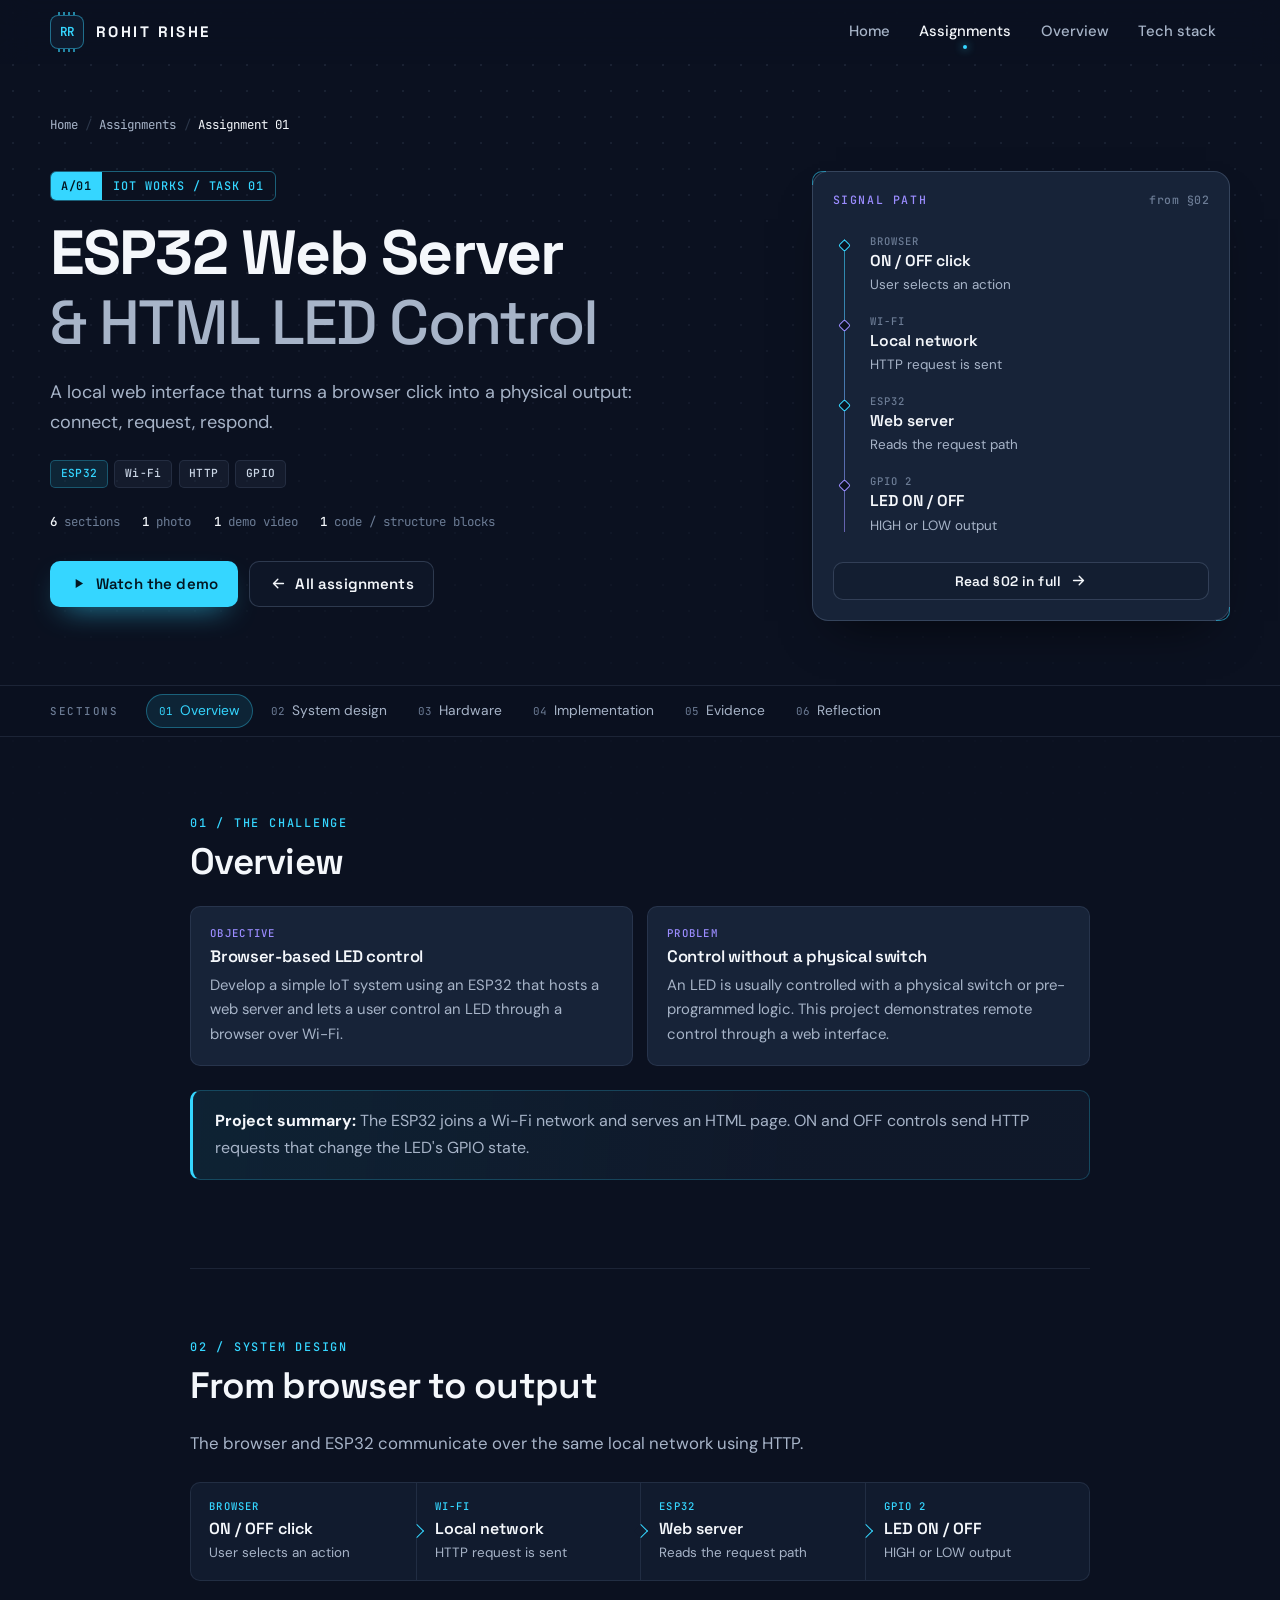
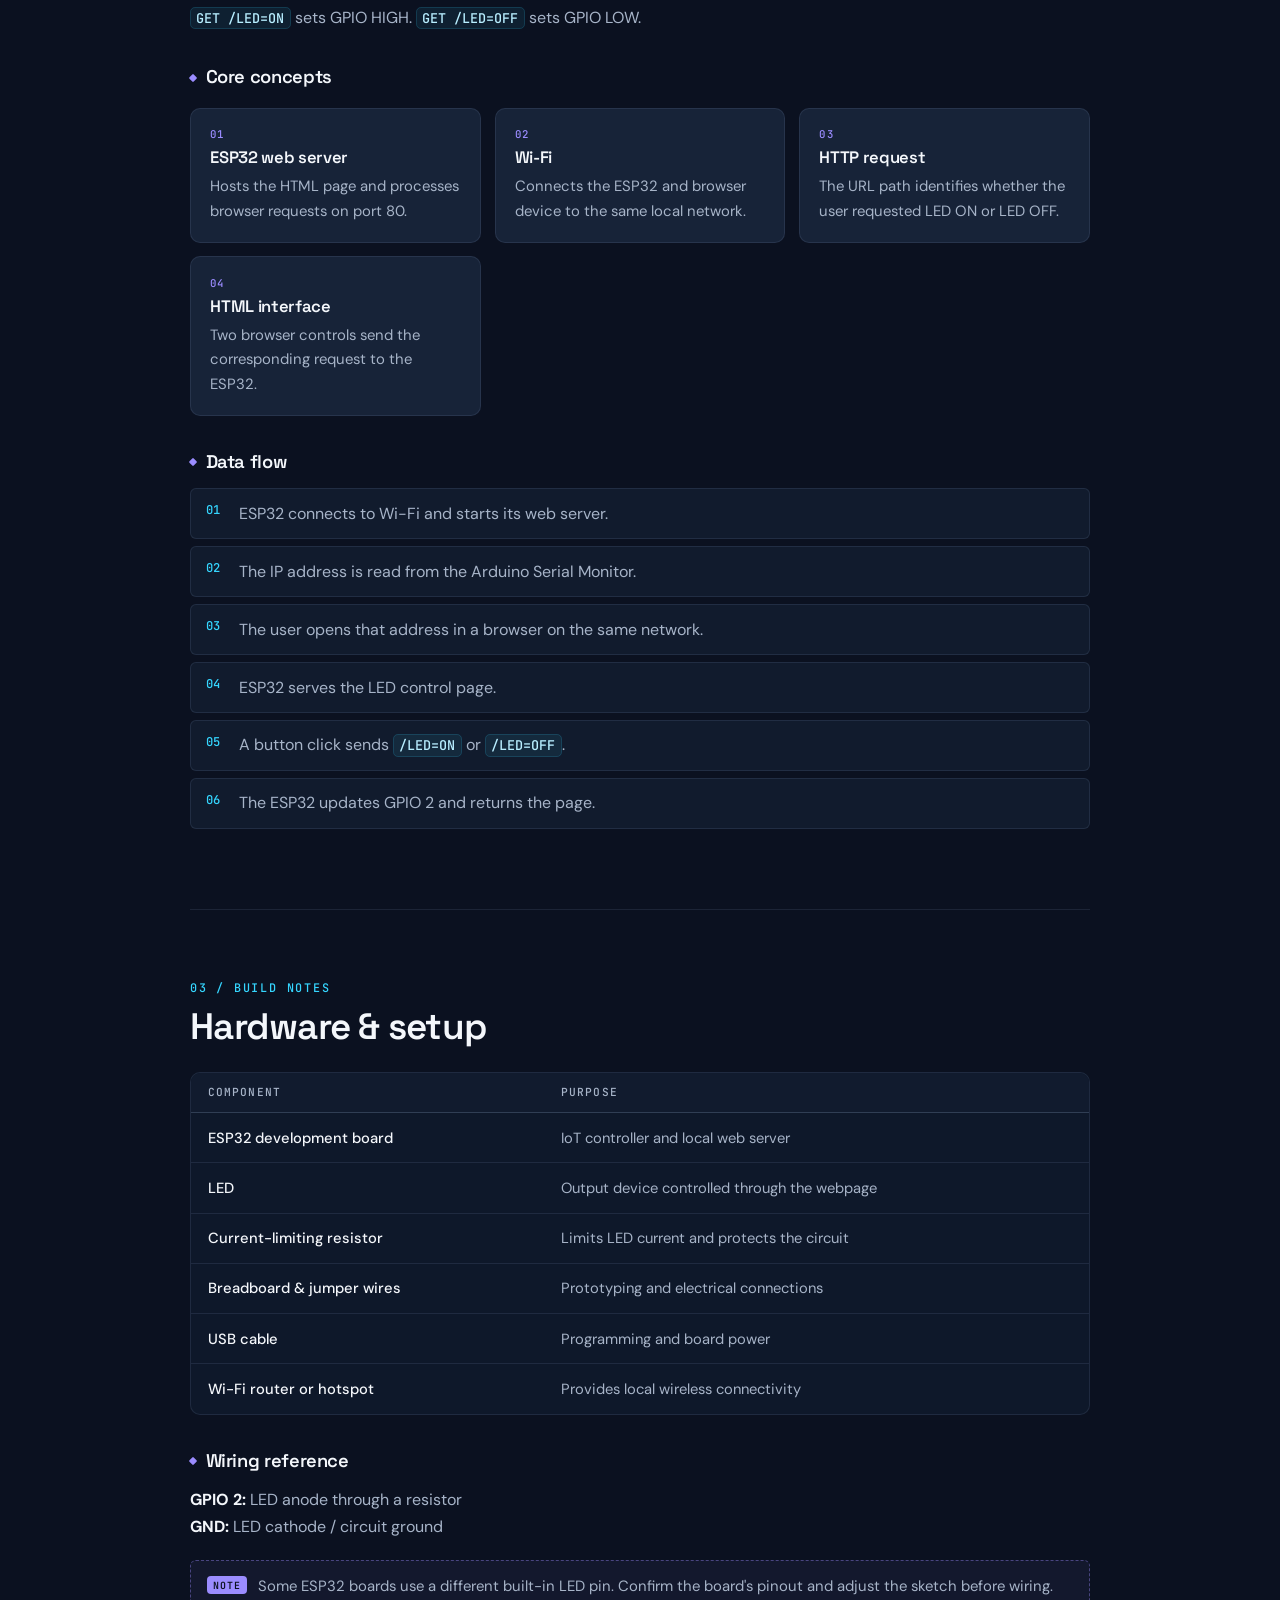
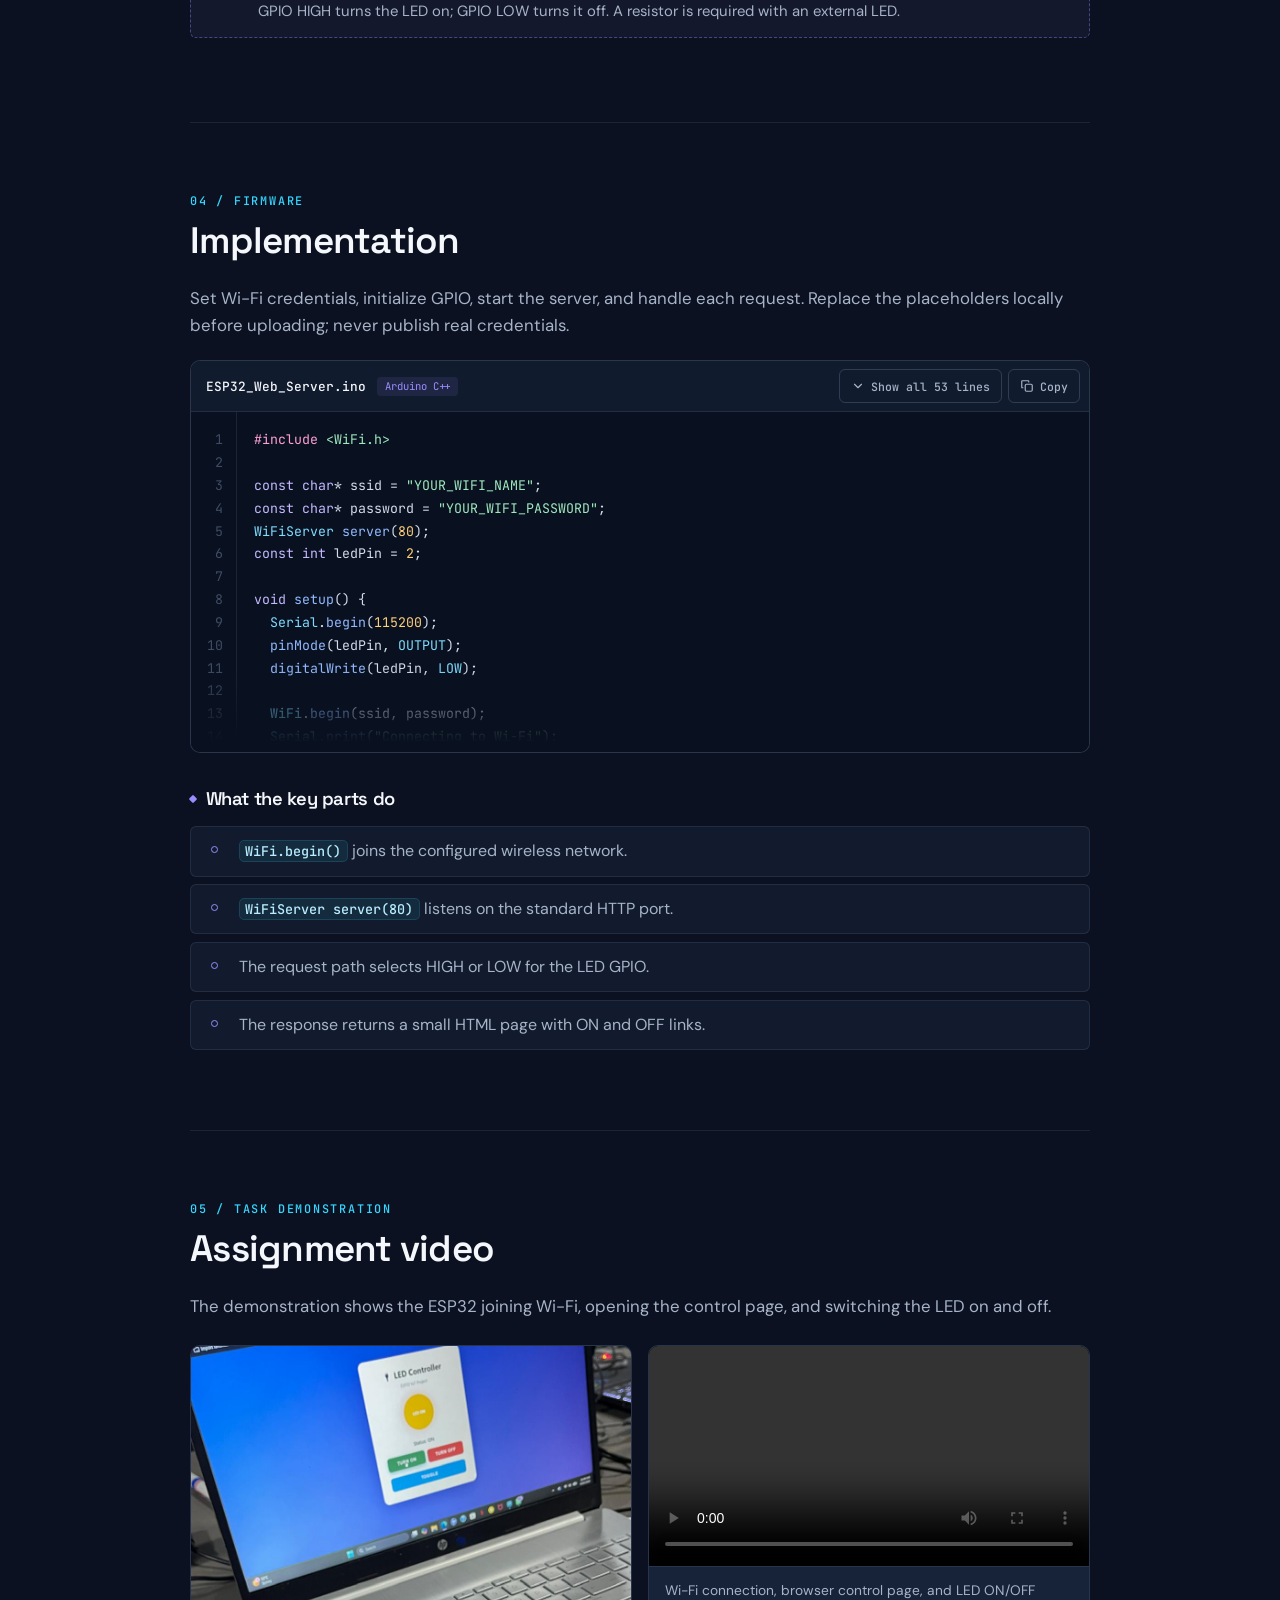
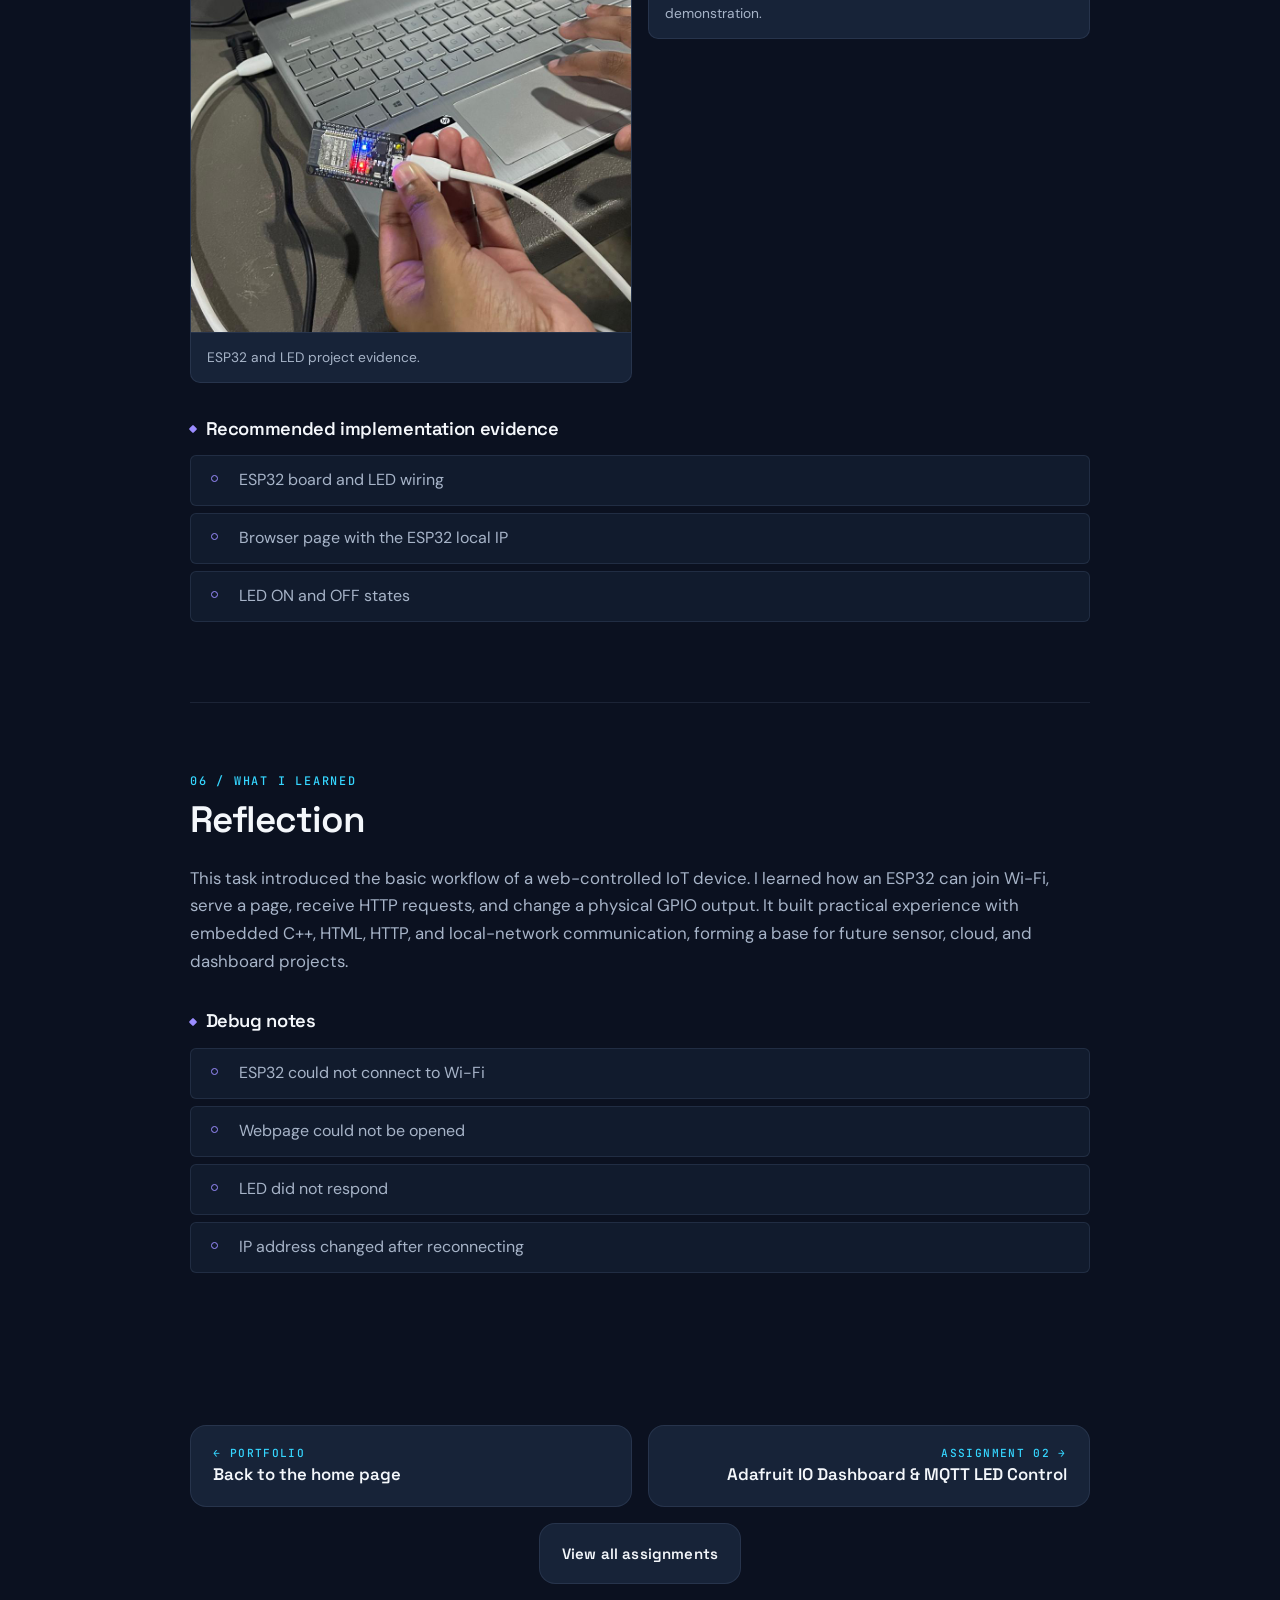
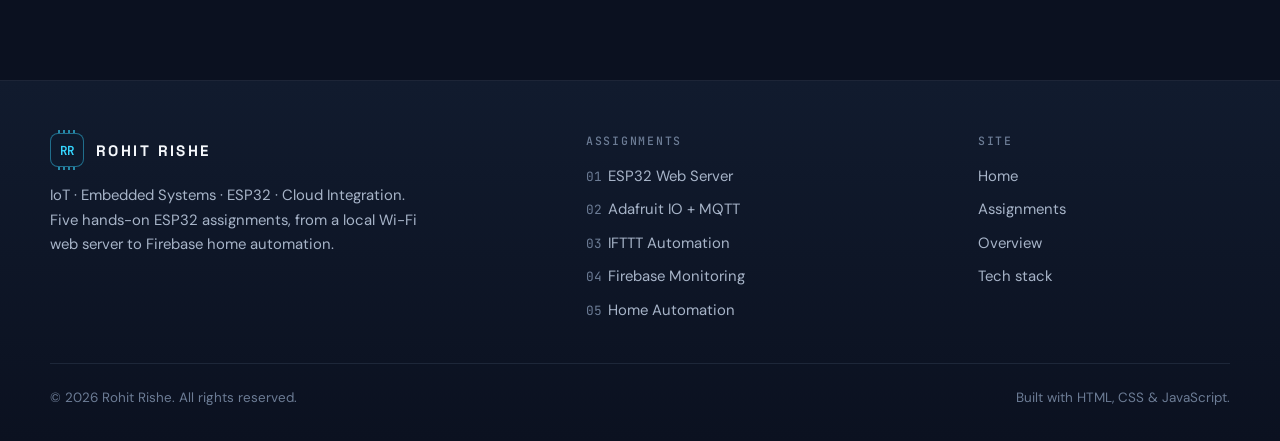
==== assignment-01.html @ 6eea27b7 "IoT portfolio: five ESP32 assignments Static site (HTML, CSS, JS) with assignment write-ups, firmwar" ====
<!DOCTYPE html>
<html lang="en">
<head>
<meta charset="UTF-8" />
<meta name="viewport" content="width=device-width, initial-scale=1" />
<title>ESP32 Web Server &amp; HTML LED Control · Assignment 01 · Rohit Rishe</title>
<meta name="description" content="An ESP32 hosts a local web page that controls an LED over Wi-Fi using HTTP requests and GPIO." />
<meta name="author" content="Rohit Rishe" />
<meta name="theme-color" content="#0B1120" />
<meta property="og:type" content="website" />
<meta property="og:title" content="ESP32 Web Server &amp; HTML LED Control · Assignment 01 · Rohit Rishe" />
<meta property="og:description" content="An ESP32 hosts a local web page that controls an LED over Wi-Fi using HTTP requests and GPIO." />
<link rel="icon" href="assets/favicon.svg" type="image/svg+xml" />
<link rel="preconnect" href="https://fonts.googleapis.com" />
<link rel="preconnect" href="https://fonts.gstatic.com" crossorigin />
<link rel="stylesheet" href="https://fonts.googleapis.com/css2?family=DM+Sans:opsz,wght@9..40,400;9..40,500;9..40,700&family=JetBrains+Mono:wght@400;500;600&family=Space+Grotesk:wght@500;600;700&display=swap" />
<link rel="stylesheet" href="css/styles.css" />
<script>document.documentElement.classList.add("js")</script>
</head>
<body class="page-detail">
<a class="skip" href="#main">Skip to content</a>
<div class="progress" aria-hidden="true"></div>
<header class="head">
  <div class="wrap head__in">
    <a class="logo" href="index.html" aria-label="Rohit Rishe, home"><span class="logo__chip" aria-hidden="true">RR</span><span class="logo__name">ROHIT RISHE</span></a>
    <button class="burger" type="button" aria-expanded="false" aria-controls="menu" aria-label="Open menu"><span><i></i><i></i><i></i></span></button>
    <nav id="menu" class="menu" aria-label="Primary">
      <a href="index.html#home">Home</a>
      <a href="index.html#assignments" class="is-on" aria-current="page">Assignments</a>
      <a href="index.html#overview">Overview</a>
      <a href="index.html#stack">Tech stack</a>
    </nav>
  </div>
</header>

<main id="main" tabindex="-1">
  <section class="dhero" aria-labelledby="title">
    <div class="wrap">
      <ol class="crumbs" aria-label="Breadcrumb">
        <li><a href="index.html#home">Home</a></li>
        <li><a href="index.html#assignments">Assignments</a></li>
        <li><span aria-current="page">Assignment 01</span></li>
      </ol>
      <div class="dhero__grid">
        <div class="enter">
          <p class="dhero__tag"><b>A/01</b><span>IoT works / Task 01</span></p>
          <h1 id="title">ESP32 Web Server <span>&amp; HTML LED Control</span></h1>
          <p class="dhero__lead">A local web interface that turns a browser click into a physical output: connect, request, respond.</p>
          <ul class="chips" aria-label="Technologies"><li class="chip chip--hi">ESP32</li><li class="chip">Wi-Fi</li><li class="chip">HTTP</li><li class="chip">GPIO</li></ul>
          <ul class="dhero__facts"><li><b>6</b> sections</li><li><b>1</b> photo</li><li><b>1</b> demo video</li><li><b>1</b> code / structure blocks</li></ul>
          <div class="dhero__cta">
            <a class="btn btn--solid" href="#evidence"><svg viewBox="0 0 24 24" fill="currentColor" aria-hidden="true"><path d="M8 5.5v13l10.5-6.5z"/></svg> Watch the demo</a>
            <a class="btn btn--line" href="index.html#assignments"><svg viewBox="0 0 24 24" fill="none" stroke="currentColor" stroke-width="2" stroke-linecap="round" stroke-linejoin="round" aria-hidden="true"><path d="M19 12H5M11 18l-6-6 6-6"/></svg> All assignments</a>
          </div>
        </div>
        <aside class="sigpath bracket enter-2" aria-labelledby="sigpath-title">
          <h2 id="sigpath-title">Signal path <span>from §02</span></h2>
          <ol>
            <li><div><small>Browser</small><strong>ON / OFF click</strong><p>User selects an action</p></div></li>
            <li><div><small>Wi-Fi</small><strong>Local network</strong><p>HTTP request is sent</p></div></li>
            <li><div><small>ESP32</small><strong>Web server</strong><p>Reads the request path</p></div></li>
            <li><div><small>GPIO 2</small><strong>LED ON / OFF</strong><p>HIGH or LOW output</p></div></li>
          </ol>
          <a class="btn btn--line btn--sm" href="#system">Read §02 in full <svg viewBox="0 0 24 24" fill="none" stroke="currentColor" stroke-width="2" stroke-linecap="round" stroke-linejoin="round" aria-hidden="true"><path d="M5 12h14M13 6l6 6-6 6"/></svg></a>
        </aside>
      </div>
    </div>
  </section>

  <nav class="tabs" aria-label="Sections on this page">
    <div class="wrap tabs__in">
      <span class="tabs__label">Sections</span>
      <div class="tabs__track">
        <ol>
          <li><a href="#overview"><span>01</span>Overview</a></li>
          <li><a href="#system"><span>02</span>System design</a></li>
          <li><a href="#hardware"><span>03</span>Hardware</a></li>
          <li><a href="#implementation"><span>04</span>Implementation</a></li>
          <li><a href="#evidence"><span>05</span>Evidence</a></li>
          <li><a href="#reflection"><span>06</span>Reflection</a></li>
        </ol>
      </div>
    </div>
  </nav>

  <article class="article" aria-labelledby="title">
      <section class="sec" id="overview">
      <div class="sec-head"><span>01 / THE CHALLENGE</span><h2>Overview</h2></div>
      <div class="tiles">
        <div class="tile"><span>OBJECTIVE</span><h3>Browser-based LED control</h3><p>Develop a simple IoT system using an ESP32 that hosts a web server and lets a user control an LED through a browser over Wi-Fi.</p></div>
        <div class="tile"><span>PROBLEM</span><h3>Control without a physical switch</h3><p>An LED is usually controlled with a physical switch or pre-programmed logic. This project demonstrates remote control through a web interface.</p></div>
      </div>
      <p class="callout"><strong>Project summary:</strong> The ESP32 joins a Wi-Fi network and serves an HTML page. ON and OFF controls send HTTP requests that change the LED's GPIO state.</p>
    </section>

      <section class="sec" id="system">
      <div class="sec-head"><span>02 / SYSTEM DESIGN</span><h2>From browser to output</h2></div>
      <p class="lead">The browser and ESP32 communicate over the same local network using HTTP.</p>
      <div class="flow" aria-label="Browser to Wi-Fi to ESP32 web server to LED GPIO">
        <div class="flow-step"><span>Browser</span><strong>ON / OFF click</strong><p>User selects an action</p></div>
        <div class="flow-step"><span>Wi-Fi</span><strong>Local network</strong><p>HTTP request is sent</p></div>
        <div class="flow-step"><span>ESP32</span><strong>Web server</strong><p>Reads the request path</p></div>
        <div class="flow-step"><span>GPIO 2</span><strong>LED ON / OFF</strong><p>HIGH or LOW output</p></div>
      </div>
      <p class="prose"><code>GET /LED=ON</code> sets GPIO HIGH. <code>GET /LED=OFF</code> sets GPIO LOW.</p>
      <h3 class="sub">Core concepts</h3>
      <div class="tiles">
        <div class="tile"><span>01</span><h3>ESP32 web server</h3><p>Hosts the HTML page and processes browser requests on port 80.</p></div>
        <div class="tile"><span>02</span><h3>Wi-Fi</h3><p>Connects the ESP32 and browser device to the same local network.</p></div>
        <div class="tile"><span>03</span><h3>HTTP request</h3><p>The URL path identifies whether the user requested LED ON or LED OFF.</p></div>
        <div class="tile"><span>04</span><h3>HTML interface</h3><p>Two browser controls send the corresponding request to the ESP32.</p></div>
      </div>
      <h3 class="sub">Data flow</h3>
      <ol class="steps">
        <li>ESP32 connects to Wi-Fi and starts its web server.</li>
        <li>The IP address is read from the Arduino Serial Monitor.</li>
        <li>The user opens that address in a browser on the same network.</li>
        <li>ESP32 serves the LED control page.</li>
        <li>A button click sends <code>/LED=ON</code> or <code>/LED=OFF</code>.</li>
        <li>The ESP32 updates GPIO 2 and returns the page.</li>
      </ol>
    </section>

      <section class="sec" id="hardware">
      <div class="sec-head"><span>03 / BUILD NOTES</span><h2>Hardware &amp; setup</h2></div>
      <div class="table-wrap">
        <table class="data">
          <thead><tr><th scope="col">Component</th><th scope="col">Purpose</th></tr></thead>
          <tbody>
            <tr><td>ESP32 development board</td><td>IoT controller and local web server</td></tr>
            <tr><td>LED</td><td>Output device controlled through the webpage</td></tr>
            <tr><td>Current-limiting resistor</td><td>Limits LED current and protects the circuit</td></tr>
            <tr><td>Breadboard &amp; jumper wires</td><td>Prototyping and electrical connections</td></tr>
            <tr><td>USB cable</td><td>Programming and board power</td></tr>
            <tr><td>Wi-Fi router or hotspot</td><td>Provides local wireless connectivity</td></tr>
          </tbody>
        </table>
      </div>
      <h3 class="sub">Wiring reference</h3>
      <p class="prose"><strong>GPIO 2:</strong> LED anode through a resistor<br /><strong>GND:</strong> LED cathode / circuit ground</p>
      <p class="note">Some ESP32 boards use a different built-in LED pin. Confirm the board's pinout and adjust the sketch before wiring. GPIO HIGH turns the LED on; GPIO LOW turns it off. A resistor is required with an external LED.</p>
    </section>

      <section class="sec" id="implementation">
      <div class="sec-head"><span>04 / FIRMWARE</span><h2>Implementation</h2></div>
      <p class="lead">Set Wi-Fi credentials, initialize GPIO, start the server, and handle each request. Replace the placeholders locally before uploading; never publish real credentials.</p>
      <p class="code-file">ESP32_Web_Server.ino</p>
      <pre class="code"><code>#include &lt;WiFi.h&gt;

const char* ssid = "YOUR_WIFI_NAME";
const char* password = "YOUR_WIFI_PASSWORD";
WiFiServer server(80);
const int ledPin = 2;

void setup() {
  Serial.begin(115200);
  pinMode(ledPin, OUTPUT);
  digitalWrite(ledPin, LOW);

  WiFi.begin(ssid, password);
  Serial.print("Connecting to Wi-Fi");
  while (WiFi.status() != WL_CONNECTED) {
    delay(500);
    Serial.print(".");
  }

  Serial.println("\\nWi-Fi connected");
  Serial.print("ESP32 IP Address: ");
  Serial.println(WiFi.localIP());
  server.begin();
}

void loop() {
  WiFiClient client = server.available();
  if (!client) return;

  String request = client.readStringUntil('\\r');
  client.flush();

  if (request.indexOf("GET /LED=ON") &gt;= 0) {
    digitalWrite(ledPin, HIGH);
  }
  if (request.indexOf("GET /LED=OFF") &gt;= 0) {
    digitalWrite(ledPin, LOW);
  }

  client.println("HTTP/1.1 200 OK");
  client.println("Content-Type: text/html");
  client.println("Connection: close");
  client.println();
  client.println("&lt;!DOCTYPE html&gt;&lt;html&gt;&lt;head&gt;");
  client.println("&lt;meta name='viewport' content='width=device-width, initial-scale=1'&gt;");
  client.println("&lt;title&gt;ESP32 LED Control&lt;/title&gt;&lt;/head&gt;&lt;body&gt;");
  client.println("&lt;h1&gt;ESP32 LED Control&lt;/h1&gt;");
  client.println("&lt;p&gt;&lt;a href='/LED=ON'&gt;&lt;button&gt;LED ON&lt;/button&gt;&lt;/a&gt;&lt;/p&gt;");
  client.println("&lt;p&gt;&lt;a href='/LED=OFF'&gt;&lt;button&gt;LED OFF&lt;/button&gt;&lt;/a&gt;&lt;/p&gt;");
  client.println("&lt;/body&gt;&lt;/html&gt;");
  delay(1);
  client.stop();
}</code></pre>
      <h3 class="sub">What the key parts do</h3>
      <ul class="steps">
        <li><code>WiFi.begin()</code> joins the configured wireless network.</li>
        <li><code>WiFiServer server(80)</code> listens on the standard HTTP port.</li>
        <li>The request path selects HIGH or LOW for the LED GPIO.</li>
        <li>The response returns a small HTML page with ON and OFF links.</li>
      </ul>
    </section>

      <section class="sec" id="evidence">
      <div class="sec-head"><span>05 / TASK DEMONSTRATION</span><h2>Assignment video</h2></div>
      <p class="lead">The demonstration shows the ESP32 joining Wi-Fi, opening the control page, and switching the LED on and off.</p>
      <div class="gallery">
        <figure>
          <button type="button" class="zoom" data-zoom data-caption="ESP32 and LED project evidence." aria-label="Open full size: ESP32 Assignment 1 project evidence"><img src="assets/images/a01-esp32-led-controller.jpeg" alt="ESP32 Assignment 1 project evidence" loading="lazy" decoding="async" /></button>
          <figcaption>ESP32 and LED project evidence.</figcaption>
        </figure>
        <figure>
          <video controls preload="metadata" playsinline aria-label="Wi-Fi connection, browser control page, and LED ON/OFF demonstration.">
            <source src="assets/videos/a01-demo.mp4#t=0.4" type="video/mp4" />
            Your browser does not support embedded video. <a href="assets/videos/a01-demo.mp4">Open the assignment video</a>.
          </video>
          <figcaption>Wi-Fi connection, browser control page, and LED ON/OFF demonstration.</figcaption>
        </figure>
      </div>
      <h3 class="sub">Recommended implementation evidence</h3>
      <ul class="steps">
        <li>ESP32 board and LED wiring</li>
        <li>Browser page with the ESP32 local IP</li>
        <li>LED ON and OFF states</li>
      </ul>
    </section>

      <section class="sec" id="reflection">
      <div class="sec-head"><span>06 / WHAT I LEARNED</span><h2>Reflection</h2></div>
      <p class="lead">This task introduced the basic workflow of a web-controlled IoT device. I learned how an ESP32 can join Wi-Fi, serve a page, receive HTTP requests, and change a physical GPIO output. It built practical experience with embedded C++, HTML, HTTP, and local-network communication, forming a base for future sensor, cloud, and dashboard projects.</p>
      <h3 class="sub">Debug notes</h3>
      <ul class="steps">
        <li>ESP32 could not connect to Wi-Fi</li>
        <li>Webpage could not be opened</li>
        <li>LED did not respond</li>
        <li>IP address changed after reconnecting</li>
      </ul>
    </section>
  </article>

  <nav class="pager" aria-label="Assignment navigation">
    <a class="pager__prev" href="index.html#home"><small>&larr; Portfolio</small><strong>Back to the home page</strong></a>
    <a class="pager__next" href="assignment-02.html" rel="next"><small>Assignment 02 &rarr;</small><strong>Adafruit IO Dashboard &amp; MQTT LED Control</strong></a>
    <a class="btn btn--line pager__all" href="index.html#assignments">View all assignments</a>
  </nav>
</main>

<footer class="foot">
  <div class="wrap">
    <div class="foot__grid">
      <div class="foot__about">
        <a class="logo" href="index.html"><span class="logo__chip" aria-hidden="true">RR</span><span class="logo__name">ROHIT RISHE</span></a>
        <p>IoT · Embedded Systems · ESP32 · Cloud Integration. Five hands-on ESP32 assignments, from a local Wi-Fi web server to Firebase home automation.</p>
      </div>
      <nav aria-label="Assignments">
        <h2>Assignments</h2>
        <ul>
          <li><a href="assignment-01.html"><span>01</span>ESP32 Web Server</a></li>
          <li><a href="assignment-02.html"><span>02</span>Adafruit IO + MQTT</a></li>
          <li><a href="assignment-03.html"><span>03</span>IFTTT Automation</a></li>
          <li><a href="assignment-04.html"><span>04</span>Firebase Monitoring</a></li>
          <li><a href="assignment-05.html"><span>05</span>Home Automation</a></li>
        </ul>
      </nav>
      <nav aria-label="Site">
        <h2>Site</h2>
        <ul>
          <li><a href="index.html#home">Home</a></li>
          <li><a href="index.html#assignments">Assignments</a></li>
          <li><a href="index.html#overview">Overview</a></li>
          <li><a href="index.html#stack">Tech stack</a></li>
        </ul>
      </nav>
    </div>
    <div class="foot__base"><span>&copy; <span data-year>2026</span> Rohit Rishe. All rights reserved.</span><span>Built with HTML, CSS &amp; JavaScript.</span></div>
  </div>
</footer>
<button class="totop" type="button" aria-label="Back to top"><svg viewBox="0 0 24 24" fill="none" stroke="currentColor" stroke-width="2" stroke-linecap="round" stroke-linejoin="round" aria-hidden="true"><path d="M12 19V5M5 12l7-7 7 7"/></svg><svg class="totop__ring" viewBox="0 0 50 50" aria-hidden="true"><circle cx="25" cy="25" r="23"/></svg></button>
<script src="js/main.js" defer></script>
</body>
</html>
---- css/styles.css ----
/* ==========================================================================
   ROHIT RISHE · IoT Portfolio
   styles.css
   01 Tokens · 02 Base · 03 Primitives · 04 Header · 05 Home · 06 Detail
   07 Content blocks · 08 Code · 09 Media + lightbox · 10 Footer · 11 Motion
   ========================================================================== */

/* ---------- 01 Tokens ---------- */
:root {
  --bg: #0b1120;
  --bg-2: #111b2e;
  --card: #172338;
  --card-hi: #1d2b44;
  --cyan: #35d6ff;
  --violet: #9b8cff;
  --text: #f4f7fb;
  --muted: #a7b4c8;
  --faint: #6c7c95;
  --line: rgba(148, 170, 205, 0.13);
  --line-2: rgba(148, 170, 205, 0.24);
  --cyan-a: rgba(53, 214, 255, 0.1);
  --violet-a: rgba(155, 140, 255, 0.1);
  --warn: #ff7a85;
  --amber: #ffcf7a;
  --green: #5be3a6;

  --f-head: "Space Grotesk", system-ui, sans-serif;
  --f-body: "DM Sans", system-ui, sans-serif;
  --f-mono: "JetBrains Mono", ui-monospace, Consolas, monospace;

  --r-sm: 6px;
  --r: 10px;
  --r-lg: 16px;
  --shadow: 0 24px 48px -24px rgba(0, 0, 0, 0.7);
  --glow: 0 0 0 1px rgba(53, 214, 255, 0.3), 0 20px 50px -24px rgba(53, 214, 255, 0.45);
  --ease: cubic-bezier(0.2, 0.9, 0.25, 1);

  --wrap: 1180px;
  --pad: clamp(16px, 4vw, 36px);
  --head-h: 64px;
  --tabs-h: 0px; /* set on detail pages */
}

/* ---------- 02 Base ---------- */
*, *::before, *::after { box-sizing: border-box; }
html {
  scroll-behavior: smooth;
  scroll-padding-top: calc(var(--head-h) + var(--tabs-h) + 20px);
  -webkit-text-size-adjust: 100%;
}
body {
  margin: 0;
  min-height: 100vh;
  background: var(--bg);
  color: var(--text);
  font: 400 16px/1.65 var(--f-body);
  overflow-x: hidden;
  -webkit-font-smoothing: antialiased;
}
/* dot-grid backdrop: engineering paper, fades out below the fold */
body::before {
  content: "";
  position: fixed;
  inset: 0;
  z-index: -1;
  pointer-events: none;
  background-image: radial-gradient(rgba(148, 170, 205, 0.12) 1px, transparent 1px);
  background-size: 26px 26px;
  -webkit-mask-image: linear-gradient(180deg, #000 0, rgba(0, 0, 0, 0.35) 60%, transparent 100%);
  mask-image: linear-gradient(180deg, #000 0, rgba(0, 0, 0, 0.35) 60%, transparent 100%);
}
img, video, svg { display: block; max-width: 100%; }
a { color: var(--cyan); text-decoration: none; transition: color 0.2s; }
a:hover { color: #8be8ff; }
h1, h2, h3, h4 { margin: 0; font-family: var(--f-head); font-weight: 600; line-height: 1.12; letter-spacing: -0.02em; }
p { margin: 0; }
ul, ol { margin: 0; }
button { font: inherit; color: inherit; }
:focus-visible { outline: 2px solid var(--cyan); outline-offset: 3px; border-radius: 4px; }
::selection { background: rgba(53, 214, 255, 0.32); color: #fff; }
:not(pre) > code {
  font: 500 0.84em var(--f-mono);
  padding: 0.1em 0.4em;
  border-radius: 5px;
  color: #b8eeff;
  background: rgba(53, 214, 255, 0.08);
  border: 1px solid rgba(53, 214, 255, 0.15);
  overflow-wrap: anywhere;
}
.wrap { width: min(100% - 2 * var(--pad), var(--wrap)); margin-inline: auto; }
.sr-only { position: absolute !important; width: 1px; height: 1px; padding: 0; margin: -1px; overflow: hidden; clip: rect(0, 0, 0, 0); white-space: nowrap; border: 0; }
.skip {
  position: fixed; z-index: 500; left: 12px; top: -80px; padding: 10px 16px; border-radius: var(--r-sm);
  background: var(--cyan); color: var(--bg); font-weight: 700;
}
.skip:focus { top: 12px; color: var(--bg); }

/* ---------- 03 Primitives ---------- */
.btn {
  --bc: var(--line-2);
  display: inline-flex; align-items: center; justify-content: center; gap: 0.55rem;
  min-height: 46px; padding: 0 1.2rem; border-radius: var(--r); border: 1px solid var(--bc);
  font: 600 0.94rem var(--f-head); letter-spacing: 0.01em; white-space: nowrap; cursor: pointer;
  transition: transform 0.3s var(--ease), background 0.25s, border-color 0.25s, box-shadow 0.3s, color 0.2s;
}
.btn svg { width: 17px; height: 17px; flex: none; transition: transform 0.3s var(--ease); }
.btn--solid { --bc: transparent; background: var(--cyan); color: #031520; box-shadow: 0 12px 30px -14px rgba(53, 214, 255, 0.8); }
.btn--solid:hover { color: #031520; transform: translateY(-2px); box-shadow: 0 18px 38px -14px rgba(53, 214, 255, 0.9); }
.btn--solid:hover svg { transform: translateX(3px); }
.btn--line { background: rgba(17, 27, 46, 0.6); color: var(--text); }
.btn--line:hover { color: var(--text); --bc: rgba(53, 214, 255, 0.55); background: var(--cyan-a); transform: translateY(-2px); }
.btn--sm { min-height: 38px; padding: 0 0.9rem; font-size: 0.86rem; }

.chips { display: flex; flex-wrap: wrap; gap: 0.4rem; padding: 0; margin: 0; list-style: none; }
.chip {
  font: 500 0.7rem/1 var(--f-mono); letter-spacing: 0.03em; padding: 0.45rem 0.6rem; border-radius: 5px;
  color: #cbd6e6; background: rgba(148, 170, 205, 0.07); border: 1px solid var(--line);
}
.chip--hi { color: var(--cyan); background: var(--cyan-a); border-color: rgba(53, 214, 255, 0.28); }

.kicker {
  display: inline-flex; align-items: center; gap: 0.6rem;
  font: 500 0.74rem var(--f-mono); letter-spacing: 0.16em; text-transform: uppercase; color: var(--cyan);
}
.kicker::before { content: ""; width: 18px; height: 1px; background: currentColor; }

/* corner brackets: subtle engineering-drawing frame on panels */
.bracket { position: relative; }
.bracket::before, .bracket::after {
  content: ""; position: absolute; width: 14px; height: 14px; pointer-events: none;
  border-color: rgba(53, 214, 255, 0.55); border-style: solid; transition: width 0.35s var(--ease), height 0.35s var(--ease);
}
.bracket::before { top: -1px; left: -1px; border-width: 1px 0 0 1px; border-top-left-radius: var(--r); }
.bracket::after { bottom: -1px; right: -1px; border-width: 0 1px 1px 0; border-bottom-right-radius: var(--r); }

/* ---------- 04 Header ---------- */
.progress { position: fixed; z-index: 160; top: 0; left: 0; height: 2px; width: 100%; transform-origin: 0 50%; transform: scaleX(0); background: linear-gradient(90deg, var(--cyan), var(--violet)); pointer-events: none; }
.head {
  position: sticky; top: 0; z-index: 150; height: var(--head-h);
  background: rgba(11, 17, 32, 0.78); border-bottom: 1px solid transparent;
  -webkit-backdrop-filter: blur(14px); backdrop-filter: blur(14px);
  transition: border-color 0.3s, background 0.3s;
}
.head.is-stuck { border-bottom-color: var(--line); background: rgba(11, 17, 32, 0.92); }
.head__in { height: 100%; display: flex; align-items: center; justify-content: space-between; gap: 1rem; }
.logo { display: inline-flex; align-items: center; gap: 0.75rem; color: var(--text); }
.logo:hover { color: var(--text); }
.logo__chip {
  position: relative; width: 34px; height: 34px; border-radius: 8px; display: grid; place-items: center;
  font: 600 0.78rem var(--f-mono); color: var(--cyan); background: #0e1a2d; border: 1px solid rgba(53, 214, 255, 0.45);
}
/* little chip pins on the logo */
.logo__chip::before, .logo__chip::after { content: ""; position: absolute; left: 7px; right: 7px; height: 3px; background: repeating-linear-gradient(90deg, rgba(53, 214, 255, 0.6) 0 2px, transparent 2px 5px); }
.logo__chip::before { top: -4px; }
.logo__chip::after { bottom: -4px; }
.logo__name { font: 700 0.95rem var(--f-head); letter-spacing: 0.16em; }
.menu { display: flex; align-items: center; gap: 0.15rem; }
.menu a {
  position: relative; padding: 0.5rem 0.85rem; border-radius: 8px;
  color: var(--muted); font-size: 0.93rem; font-weight: 500;
}
.menu a:hover { color: var(--text); background: rgba(148, 170, 205, 0.07); }
.menu a.is-on { color: var(--text); }
.menu a.is-on::before { content: ""; position: absolute; left: 50%; bottom: 3px; width: 4px; height: 4px; border-radius: 50%; transform: translateX(-50%); background: var(--cyan); box-shadow: 0 0 8px var(--cyan); }
.burger {
  display: none; width: 44px; height: 44px; border-radius: var(--r); cursor: pointer;
  background: var(--card); border: 1px solid var(--line-2); place-items: center;
}
.burger i { display: block; width: 18px; height: 2px; border-radius: 2px; background: var(--text); transition: transform 0.3s var(--ease), opacity 0.2s; }
.burger i + i { margin-top: 5px; }
.burger[aria-expanded="true"] i:nth-child(1) { transform: translateY(7px) rotate(45deg); }
.burger[aria-expanded="true"] i:nth-child(2) { opacity: 0; }
.burger[aria-expanded="true"] i:nth-child(3) { transform: translateY(-7px) rotate(-45deg); }

@media (max-width: 800px) {
  .burger { display: grid; }
  .burger > span { display: grid; }
  .menu {
    position: fixed; left: 0; right: 0; top: var(--head-h);
    flex-direction: column; align-items: stretch; gap: 0.2rem; padding: 0.75rem var(--pad) 1.25rem;
    background: var(--bg); border-bottom: 1px solid var(--line-2); box-shadow: 0 30px 60px -10px rgba(0, 0, 0, 0.75);
    opacity: 0; visibility: hidden; transform: translateY(-10px);
    transition: opacity 0.25s, transform 0.3s var(--ease), visibility 0s linear 0.3s;
  }
  .menu.is-open { opacity: 1; visibility: visible; transform: none; transition: opacity 0.25s, transform 0.3s var(--ease), visibility 0s; }
  .menu a { padding: 0.9rem 1rem; font-size: 1.02rem; }
  .menu a.is-on { background: var(--cyan-a); }
  .menu a.is-on::before { left: 0.45rem; top: 50%; bottom: auto; transform: translateY(-50%); }
}

/* ---------- 05 Home ---------- */
.section { padding: clamp(72px, 10vw, 128px) 0; }
.section__head { display: grid; grid-template-columns: minmax(0, 1fr) minmax(0, 420px); gap: 1.5rem 3rem; align-items: end; margin-bottom: clamp(2.25rem, 5vw, 3.5rem); }
.section__head h2 { font-size: clamp(2rem, 4.5vw, 3.1rem); margin-top: 0.9rem; }
.section__head p { color: var(--muted); }
@media (max-width: 820px) { .section__head { grid-template-columns: 1fr; } }

/* hero */
.hero { position: relative; isolation: isolate; padding: clamp(56px, 9vw, 110px) 0 clamp(48px, 7vw, 80px); overflow: hidden; }
.hero__traces { position: absolute; inset: 0; z-index: -1; width: 100%; height: 100%; opacity: 0.55; }
.trace { fill: none; stroke: rgba(148, 170, 205, 0.14); stroke-width: 1.2; }
.trace-dot { fill: #0b1120; stroke: rgba(148, 170, 205, 0.3); stroke-width: 1.2; }
.trace-run { fill: none; stroke: var(--cyan); stroke-width: 1.6; stroke-linecap: round; stroke-dasharray: 22 900; animation: run 7s linear infinite; opacity: 0.9; }
.trace-run.v { stroke: var(--violet); }
.trace-run.t2 { animation-delay: -2.3s; } .trace-run.t3 { animation-delay: -4.1s; } .trace-run.t4 { animation-delay: -5.6s; }
@keyframes run { from { stroke-dashoffset: 922; } to { stroke-dashoffset: 0; } }
.hero::after { content: ""; position: absolute; z-index: -1; inset: auto -10% -40% 40%; height: 80%; background: radial-gradient(closest-side, rgba(53, 214, 255, 0.12), transparent); }
.hero__grid { display: grid; grid-template-columns: minmax(0, 1.08fr) minmax(0, 0.92fr); gap: clamp(2rem, 5vw, 4.5rem); align-items: center; }
.hero__name { margin: 1.1rem 0 1.25rem; font-size: clamp(3.1rem, 9vw, 6.8rem); font-weight: 700; line-height: 0.92; letter-spacing: -0.04em; }
.hero__name span { display: block; color: transparent; -webkit-text-stroke: 1.5px var(--cyan); }
.hero__spec { display: flex; flex-wrap: wrap; gap: 0.5rem; margin-bottom: 1.5rem; padding: 0; list-style: none; }
.hero__spec li { font: 500 0.82rem var(--f-mono); padding: 0.4rem 0.75rem; border-radius: 999px; border: 1px solid var(--line-2); color: var(--text); background: rgba(17, 27, 46, 0.7); }
.hero__spec li:nth-child(odd) { border-color: rgba(53, 214, 255, 0.35); }
.hero__spec li:nth-child(even) { border-color: rgba(155, 140, 255, 0.35); }
.hero__intro { max-width: 560px; color: var(--muted); font-size: clamp(1.02rem, 1.5vw, 1.1rem); }
.hero__cta { display: flex; flex-wrap: wrap; gap: 0.75rem; margin-top: 2.1rem; }
@media (max-width: 960px) {
  .hero__grid { grid-template-columns: minmax(0, 1fr); }
  .serial { max-width: 640px; }
}
@media (max-width: 480px) { .hero__cta .btn { flex: 1 1 100%; } .dhero__cta .btn { flex: 1 1 100%; } }

/* serial monitor */
.serial { border-radius: var(--r-lg); background: #0a1322; border: 1px solid var(--line-2); box-shadow: var(--shadow); overflow: hidden; }
.serial__bar { display: flex; align-items: center; gap: 0.75rem; padding: 0.7rem 0.9rem; border-bottom: 1px solid var(--line); background: var(--bg-2); font: 500 0.74rem var(--f-mono); color: var(--muted); }
.serial__led { width: 8px; height: 8px; border-radius: 50%; background: var(--green); box-shadow: 0 0 0 3px rgba(91, 227, 166, 0.15); }
.serial__baud { margin-left: auto; color: var(--faint); }
@media (max-width: 480px) { .serial__baud { display: none; } .serial__replay { margin-left: auto; } }
.serial__replay { margin-left: 0.25rem; min-height: 34px; padding: 0 0.6rem; border-radius: 6px; cursor: pointer; font: 500 0.7rem var(--f-mono); color: var(--muted); background: transparent; border: 1px solid var(--line-2); }
.serial__replay:hover { color: var(--text); border-color: var(--cyan); }
.serial__out { margin: 0; padding: 1rem 1.1rem 1.2rem; min-height: 288px; font: 400 0.8rem/1.75 var(--f-mono); color: #cfe3f5; white-space: pre-wrap; word-break: break-word; }
.serial__out .ln { display: block; }
.serial__out .src { color: var(--faint); }
.serial__out .ok { color: var(--green); }
.serial__out .rx { color: var(--cyan); }
.serial__out .led { color: var(--amber); }
.serial__cursor { display: inline-block; width: 0.55em; height: 1.05em; vertical-align: -0.15em; background: var(--cyan); animation: blink 1s steps(1) infinite; }
@keyframes blink { 50% { opacity: 0; } }
.serial__foot { padding: 0.6rem 1.1rem; border-top: 1px solid var(--line); font: 0.7rem var(--f-mono); color: var(--faint); }

.metrics { display: grid; grid-template-columns: repeat(4, 1fr); margin-top: clamp(2.5rem, 6vw, 4rem); border-top: 1px solid var(--line); border-bottom: 1px solid var(--line); }
.metric { padding: 1.3rem 1rem 1.3rem 0; }
.metric + .metric { padding-left: 1.25rem; border-left: 1px solid var(--line); }
.metric b { display: block; font: 600 clamp(1.7rem, 3vw, 2.2rem) var(--f-head); }
.metric span { color: var(--muted); font-size: 0.85rem; }
@media (max-width: 640px) {
  .metrics { grid-template-columns: 1fr 1fr; }
  .metric:nth-child(3) { padding-left: 0; border-left: 0; }
  .metric:nth-child(n+3) { border-top: 1px solid var(--line); }
}

/* case-study rows */
.cases { display: grid; gap: clamp(1.25rem, 3vw, 2rem); counter-reset: case; }
.case {
  display: grid; grid-template-columns: minmax(0, 1fr) minmax(0, 1fr); align-items: stretch;
  border-radius: var(--r-lg); background: var(--card); border: 1px solid var(--line); overflow: hidden;
  transition: border-color 0.3s, box-shadow 0.4s var(--ease), transform 0.4s var(--ease);
}
.case:hover { border-color: rgba(53, 214, 255, 0.4); box-shadow: var(--glow); transform: translateY(-4px); }
.case:nth-child(even) .case__media { order: 2; }
.case__media { position: relative; min-height: 320px; overflow: hidden; background: var(--bg-2); }
.case__media img { position: absolute; inset: 0; width: 100%; height: 100%; object-fit: cover; object-position: var(--fp, 50% 50%); transition: transform 0.9s var(--ease), filter 0.4s; filter: saturate(0.85) brightness(0.88); }
.case:hover .case__media img { transform: scale(1.045); filter: none; }
.case__index { position: absolute; z-index: 1; left: 18px; bottom: 12px; font: 700 clamp(3.6rem, 7vw, 5rem)/1 var(--f-head); color: transparent; -webkit-text-stroke: 1.5px rgba(244, 247, 251, 0.85); text-shadow: 0 6px 30px rgba(0, 0, 0, 0.5); }
.case__media::after { content: ""; position: absolute; inset: 0; background: linear-gradient(0deg, rgba(11, 17, 32, 0.75), transparent 50%); }
.case__flag { position: absolute; z-index: 1; top: 14px; right: 14px; display: inline-flex; gap: 0.4rem; align-items: center; padding: 0.35rem 0.6rem; border-radius: 6px; font: 500 0.68rem var(--f-mono); background: rgba(11, 17, 32, 0.8); border: 1px solid var(--line-2); color: var(--text); }
.case__flag svg { width: 12px; height: 12px; color: var(--cyan); }
.case__body { display: flex; flex-direction: column; gap: 1rem; padding: clamp(1.5rem, 3.5vw, 2.5rem); }
.case__meta { display: flex; align-items: center; justify-content: space-between; gap: 1rem; font: 500 0.72rem var(--f-mono); letter-spacing: 0.12em; text-transform: uppercase; color: var(--violet); }
.case__meta span:last-child { color: var(--faint); letter-spacing: 0.04em; text-transform: none; }
.case h3 { font-size: clamp(1.4rem, 2.6vw, 1.85rem); }
.case h3 a { color: var(--text); }
/* stretched link: the title link covers the whole card */
.case h3 a::after { content: ""; position: absolute; inset: 0; z-index: 2; border-radius: inherit; }
.case { position: relative; }
.case h3 a:focus-visible { outline: none; }
.case h3 a:focus-visible::after { outline: 2px solid var(--cyan); outline-offset: -3px; }
.case__desc { color: var(--muted); }
.case__path { display: flex; flex-wrap: wrap; align-items: center; gap: 0.35rem; padding: 0.7rem 0.85rem; border-radius: var(--r-sm); background: rgba(11, 17, 32, 0.55); border: 1px dashed var(--line-2); font: 0.76rem var(--f-mono); color: var(--muted); }
.case__path b { color: var(--text); font-weight: 500; }
.case__path i { font-style: normal; color: var(--cyan); }
.case__actions { display: flex; flex-wrap: wrap; gap: 0.6rem; margin-top: auto; padding-top: 0.5rem; }
.case__actions .btn { position: relative; z-index: 3; } /* above the stretched link */
@media (max-width: 860px) {
  .case { grid-template-columns: 1fr; }
  .case:nth-child(even) .case__media { order: 0; }
  .case__media { min-height: 0; aspect-ratio: 16 / 10; }
}

/* capability matrix */
.matrix-wrap { border-radius: var(--r-lg); border: 1px solid var(--line); background: rgba(17, 27, 46, 0.75); overflow: hidden; }
.matrix { width: 100%; border-collapse: collapse; font-size: 0.92rem; }
.matrix th, .matrix td { padding: 1rem 1.1rem; text-align: left; vertical-align: top; border-bottom: 1px solid var(--line); }
.matrix thead th { font: 500 0.7rem var(--f-mono); letter-spacing: 0.12em; text-transform: uppercase; color: var(--faint); background: var(--bg-2); }
.matrix tbody tr:last-child > * { border-bottom: 0; }
.matrix tbody tr { transition: background 0.2s; }
.matrix tbody tr:hover { background: rgba(53, 214, 255, 0.04); }
.matrix tbody th { font-weight: 500; }
.matrix tbody th a { display: flex; gap: 0.75rem; align-items: baseline; color: var(--text); }
.matrix tbody th a span { font: 600 0.8rem var(--f-mono); color: var(--cyan); }
.matrix tbody th a:hover { color: var(--cyan); }
.matrix td { color: var(--muted); }
.matrix .none { color: var(--faint); }
@media (max-width: 900px) {
  .matrix thead { position: absolute; width: 1px; height: 1px; overflow: hidden; clip: rect(0 0 0 0); }
  .matrix, .matrix tbody, .matrix tr, .matrix th, .matrix td { display: block; width: 100%; }
  .matrix tbody tr { padding: 1rem 1.1rem; border-bottom: 1px solid var(--line); }
  .matrix tbody tr:last-child { border-bottom: 0; }
  .matrix tbody th, .matrix td { padding: 0.3rem 0; border: 0; }
  .matrix tbody th { padding-bottom: 0.6rem; font-size: 1.02rem; }
  .matrix td { display: grid; grid-template-columns: 7.5rem 1fr; gap: 0.75rem; }
  .matrix td::before { content: attr(data-label); font: 500 0.68rem/1.9 var(--f-mono); letter-spacing: 0.1em; text-transform: uppercase; color: var(--faint); }
}

/* stack panel */
.stack { display: grid; grid-template-columns: repeat(4, minmax(0, 1fr)); border-radius: var(--r-lg); border: 1px solid var(--line); background: var(--card); }
.stack__col { padding: clamp(1.25rem, 2.5vw, 1.75rem); }
.stack__col + .stack__col { border-left: 1px solid var(--line); }
.stack__col h3 { margin-bottom: 1rem; font: 500 0.72rem var(--f-mono); letter-spacing: 0.16em; text-transform: uppercase; color: var(--violet); }
.stack__col ul { list-style: none; padding: 0; display: grid; gap: 0.6rem; }
.stack__col li { display: flex; justify-content: space-between; gap: 0.75rem; font-size: 0.95rem; }
.stack__col li small { font: 0.74rem var(--f-mono); color: var(--faint); white-space: nowrap; padding-top: 0.15rem; }
@media (max-width: 960px) {
  .stack { grid-template-columns: 1fr 1fr; }
  .stack__col:nth-child(3) { border-left: 0; }
  .stack__col:nth-child(n+3) { border-top: 1px solid var(--line); }
}
@media (max-width: 560px) {
  .stack { grid-template-columns: 1fr; }
  .stack__col + .stack__col { border-left: 0; border-top: 1px solid var(--line); }
}

/* ---------- 06 Detail page ---------- */
/* defined on <html> so the root scroll-padding includes the sticky section tabs */
:root:has(body.page-detail) { --tabs-h: 52px; }
.dhero { position: relative; padding: clamp(28px, 5vw, 52px) 0 clamp(36px, 6vw, 64px); }
.crumbs { display: flex; flex-wrap: wrap; gap: 0.45rem; margin: 0 0 clamp(1.5rem, 4vw, 2.4rem); padding: 0; list-style: none; font: 0.78rem var(--f-mono); color: var(--faint); }
.crumbs li + li::before { content: "/"; margin-right: 0.45rem; color: var(--line-2); }
.crumbs a { color: var(--muted); }
.crumbs a:hover { color: var(--cyan); }
.crumbs [aria-current] { color: var(--text); }
.dhero__grid { display: grid; grid-template-columns: minmax(0, 1.25fr) minmax(0, 0.75fr); gap: clamp(2rem, 5vw, 4rem); align-items: start; }
.dhero__tag { display: inline-flex; align-items: stretch; border-radius: var(--r-sm); overflow: hidden; border: 1px solid rgba(53, 214, 255, 0.4); font: 500 0.74rem var(--f-mono); letter-spacing: 0.08em; text-transform: uppercase; }
.dhero__tag b { padding: 0.35rem 0.6rem; background: var(--cyan); color: #031520; font-weight: 600; }
.dhero__tag span { padding: 0.35rem 0.7rem; color: var(--cyan); }
.dhero h1 { margin: 1.1rem 0 0; font-size: clamp(2.2rem, 5.4vw, 3.9rem); font-weight: 700; letter-spacing: -0.03em; }
.dhero h1 span { display: block; color: var(--muted); font-weight: 500; }
.dhero__lead { margin: 1.25rem 0 1.4rem; max-width: 640px; color: var(--muted); font-size: clamp(1rem, 1.6vw, 1.13rem); }
.dhero__cta { display: flex; flex-wrap: wrap; gap: 0.7rem; margin-top: 1.9rem; }
.dhero__facts { display: flex; flex-wrap: wrap; gap: 0.5rem 1.4rem; margin-top: 1.6rem; padding: 0; list-style: none; font: 0.78rem var(--f-mono); color: var(--faint); }
.dhero__facts b { color: var(--text); font-weight: 500; }

/* signal path card (first flow diagram of the assignment) */
.sigpath { padding: 1.25rem; border-radius: var(--r-lg); background: var(--card); border: 1px solid var(--line-2); box-shadow: var(--shadow); }
.sigpath h2 { display: flex; justify-content: space-between; align-items: center; margin-bottom: 1.1rem; font: 500 0.72rem var(--f-mono); letter-spacing: 0.14em; text-transform: uppercase; color: var(--violet); }
.sigpath h2 span { color: var(--faint); letter-spacing: 0.04em; text-transform: none; }
.sigpath ol { list-style: none; padding: 0; position: relative; }
.sigpath ol::before { content: ""; position: absolute; left: 11px; top: 14px; bottom: 14px; width: 1px; background: linear-gradient(180deg, var(--cyan), var(--violet)); opacity: 0.6; }
.sigpath li { position: relative; display: grid; grid-template-columns: 24px 1fr; gap: 0.85rem; padding: 0.55rem 0; }
.sigpath li::before { content: ""; width: 9px; height: 9px; margin: 0.42rem 0 0 7px; border-radius: 2px; transform: rotate(45deg); background: var(--bg); border: 1.5px solid var(--cyan); }
.sigpath li:nth-child(even)::before { border-color: var(--violet); }
.sigpath small { display: block; font: 500 0.66rem var(--f-mono); letter-spacing: 0.1em; text-transform: uppercase; color: var(--faint); }
.sigpath strong { font: 600 0.98rem var(--f-head); }
.sigpath p { color: var(--muted); font-size: 0.84rem; }
.sigpath .btn { width: 100%; margin-top: 1rem; }
@media (max-width: 960px) { .dhero__grid { grid-template-columns: 1fr; } .sigpath { max-width: 560px; } }

/* sticky section tabs */
.tabs { position: sticky; z-index: 120; top: var(--head-h); background: rgba(11, 17, 32, 0.92); border-top: 1px solid var(--line); border-bottom: 1px solid var(--line); -webkit-backdrop-filter: blur(12px); backdrop-filter: blur(12px); }
.tabs__in { display: flex; align-items: center; gap: 0.75rem; height: calc(var(--tabs-h) - 2px); }
.tabs__label { flex: none; font: 500 0.68rem var(--f-mono); letter-spacing: 0.14em; text-transform: uppercase; color: var(--faint); }
.tabs__track { position: relative; flex: 1; min-width: 0; overflow-x: auto; scrollbar-width: none; -webkit-mask-image: linear-gradient(90deg, transparent 0, #000 16px, #000 calc(100% - 28px), transparent); mask-image: linear-gradient(90deg, transparent 0, #000 16px, #000 calc(100% - 28px), transparent); }
.tabs__track::-webkit-scrollbar { display: none; }
.tabs ol { display: flex; gap: 0.3rem; list-style: none; padding: 0 16px; margin: 0; width: max-content; }
.tabs a {
  display: inline-flex; align-items: center; gap: 0.45rem; min-height: 34px; padding: 0 0.75rem; border-radius: 999px; white-space: nowrap;
  font-size: 0.86rem; color: var(--muted); border: 1px solid transparent; transition: color 0.2s, background 0.2s, border-color 0.2s;
}
.tabs a span { font: 0.68rem var(--f-mono); color: var(--faint); }
.tabs a:hover { color: var(--text); background: rgba(148, 170, 205, 0.07); }
.tabs a.is-on { color: var(--cyan); background: var(--cyan-a); border-color: rgba(53, 214, 255, 0.35); }
.tabs a.is-on span { color: var(--cyan); }
@media (max-width: 640px) { .tabs__label { display: none; } }

.article { width: min(100% - 2 * var(--pad), 900px); margin: 0 auto; padding-top: clamp(2.75rem, 6vw, 4.5rem); }

/* pager */
.pager { display: grid; grid-template-columns: 1fr 1fr; gap: 1rem; width: min(100% - 2 * var(--pad), 900px); margin: clamp(3rem, 6vw, 4.5rem) auto 0; }
.pager a {
  display: grid; gap: 0.3rem; padding: 1.25rem 1.4rem; border-radius: var(--r-lg); background: var(--card); border: 1px solid var(--line); color: var(--text);
  transition: border-color 0.3s, transform 0.35s var(--ease), box-shadow 0.35s;
}
.pager a:hover { color: var(--text); border-color: rgba(53, 214, 255, 0.45); transform: translateY(-3px); box-shadow: var(--glow); }
.pager small { font: 500 0.7rem var(--f-mono); letter-spacing: 0.12em; text-transform: uppercase; color: var(--cyan); }
.pager strong { font: 600 1.05rem/1.3 var(--f-head); }
.pager__next { text-align: right; }
.pager__all { grid-column: 1 / -1; justify-self: center; }
@media (max-width: 640px) { .pager { grid-template-columns: 1fr; } .pager__next { text-align: left; } }

/* ---------- 07 Content blocks (original assignment markup, restyled) ---------- */
.sec { padding-bottom: clamp(2.75rem, 6vw, 4rem); margin-bottom: clamp(2.75rem, 6vw, 4rem); border-bottom: 1px solid var(--line); }
.sec:last-child { margin-bottom: 0; border-bottom: 0; }
.sec-head { margin-bottom: 1.5rem; }
.sec-head span { display: inline-block; margin-bottom: 0.65rem; font: 500 0.74rem var(--f-mono); letter-spacing: 0.15em; color: var(--cyan); }
.sec-head h2 { font-size: clamp(1.65rem, 3.4vw, 2.3rem); }
.sub { display: flex; align-items: center; gap: 0.6rem; margin: 2.25rem 0 1rem; font-size: 1.15rem; }
.sub::before { content: ""; width: 6px; height: 6px; border-radius: 1px; transform: rotate(45deg); background: var(--violet); flex: none; }
.lead { color: var(--muted); font-size: 1.05rem; margin-bottom: 1.2rem; }
.lead strong, .prose strong { color: var(--text); }
.prose { color: var(--muted); margin: 1rem 0; }
.lead + .prose { margin-top: 0.75rem; }

.tiles { display: grid; grid-template-columns: repeat(auto-fit, minmax(min(100%, 240px), 1fr)); gap: 0.85rem; margin: 1.25rem 0; }
.tile { padding: 1.15rem 1.2rem; border-radius: var(--r); background: var(--card); border: 1px solid var(--line); transition: border-color 0.25s, background 0.25s; }
.tile:hover { border-color: rgba(155, 140, 255, 0.4); background: var(--card-hi); }
.tile > span { display: block; margin-bottom: 0.5rem; font: 500 0.67rem var(--f-mono); letter-spacing: 0.12em; text-transform: uppercase; color: var(--violet); }
.tile h3 { margin-bottom: 0.4rem; font-size: 1.04rem; }
.tile p { color: var(--muted); font-size: 0.93rem; }

.callout { position: relative; margin: 1.5rem 0; padding: 1.1rem 1.25rem 1.1rem 1.35rem; border-radius: var(--r); color: var(--muted); background: linear-gradient(95deg, rgba(53, 214, 255, 0.09), rgba(23, 35, 56, 0.4) 70%); border: 1px solid rgba(53, 214, 255, 0.22); border-left: 3px solid var(--cyan); }
.callout strong { color: var(--text); }
.callout--warn { background: linear-gradient(95deg, rgba(255, 122, 133, 0.11), rgba(23, 35, 56, 0.4) 70%); border-color: rgba(255, 122, 133, 0.35); border-left-color: var(--warn); }
.callout--warn strong { color: #ffc4c9; }
.callout--warn::before { content: "⚠"; float: left; margin: 0 0.6rem 0 0; color: var(--warn); font-size: 1.05rem; line-height: 1.5; }

.note { display: grid; grid-template-columns: auto 1fr; gap: 0.7rem; margin: 1.25rem 0; padding: 0.85rem 1rem; border-radius: var(--r-sm); border: 1px dashed rgba(155, 140, 255, 0.4); background: rgba(155, 140, 255, 0.06); color: var(--muted); font-size: 0.93rem; }
.note::before { content: "NOTE"; align-self: start; margin-top: 0.12rem; padding: 0.15rem 0.4rem; border-radius: 4px; font: 600 0.62rem var(--f-mono); letter-spacing: 0.08em; color: var(--bg); background: var(--violet); }

.flow { display: flex; flex-wrap: wrap; margin: 1.5rem 0; border-radius: var(--r); border: 1px solid var(--line); background: var(--bg-2); overflow: hidden; }
.flow-step { position: relative; flex: 1 1 150px; min-width: 0; padding: 1rem 1.3rem 1rem 1.15rem; }
.flow-step + .flow-step { border-left: 1px solid var(--line); }
.flow-step:not(:last-child)::after { content: ""; position: absolute; z-index: 1; top: 50%; right: -6px; width: 10px; height: 10px; transform: translateY(-50%) rotate(45deg); background: var(--bg-2); border-top: 1.5px solid var(--cyan); border-right: 1.5px solid var(--cyan); }
.flow-step > span { display: block; margin-bottom: 0.3rem; font: 500 0.66rem var(--f-mono); letter-spacing: 0.1em; text-transform: uppercase; color: var(--cyan); }
.flow-step strong { display: block; font: 600 1rem var(--f-head); }
.flow-step p { margin-top: 0.2rem; color: var(--muted); font-size: 0.84rem; }
@media (max-width: 640px) {
  .flow { flex-direction: column; }
  .flow-step + .flow-step { border-left: 0; border-top: 1px solid var(--line); }
  .flow-step:not(:last-child)::after { top: auto; bottom: -6px; right: auto; left: 1.3rem; transform: rotate(135deg); }
}

.steps { display: grid; gap: 0.45rem; margin: 1rem 0; padding: 0; list-style: none; counter-reset: st; }
.steps li { position: relative; padding: 0.7rem 1rem 0.7rem 3rem; border-radius: var(--r-sm); background: rgba(23, 35, 56, 0.6); border: 1px solid var(--line); color: var(--muted); }
ol.steps li { counter-increment: st; }
ol.steps li::before { content: counter(st, decimal-leading-zero); position: absolute; left: 0.95rem; top: 0.8rem; font: 500 0.76rem var(--f-mono); color: var(--cyan); }
ul.steps li::before { content: ""; position: absolute; left: 1.25rem; top: 1.2rem; width: 7px; height: 7px; border: 1.5px solid var(--violet); border-radius: 50%; }

.table-wrap { margin: 1.25rem 0; overflow-x: auto; border-radius: var(--r); border: 1px solid var(--line); background: rgba(17, 27, 46, 0.75); }
.data { width: 100%; min-width: 460px; border-collapse: collapse; font-size: 0.92rem; }
.data th { padding: 0.8rem 1.05rem; text-align: left; font: 500 0.7rem var(--f-mono); letter-spacing: 0.1em; text-transform: uppercase; color: var(--muted); background: var(--bg-2); border-bottom: 1px solid var(--line-2); }
.data td { padding: 0.78rem 1.05rem; color: var(--muted); vertical-align: top; border-bottom: 1px solid var(--line); }
.data td:first-child { color: var(--text); font-weight: 500; }
.data tbody tr:last-child td { border-bottom: 0; }
.data tbody tr:hover { background: rgba(53, 214, 255, 0.035); }
.pill { display: inline-block; padding: 0.22rem 0.5rem; border-radius: 5px; white-space: nowrap; font: 500 0.7rem var(--f-mono); color: var(--amber); background: rgba(255, 207, 122, 0.1); border: 1px solid rgba(255, 207, 122, 0.3); }

.ext { margin: 1.25rem 0; }

/* collapsible block (repository / hosting structures) */
.fold { margin: 1.25rem 0; border-radius: var(--r); border: 1px solid var(--line-2); background: var(--bg-2); overflow: hidden; }
.fold > summary { display: flex; align-items: center; gap: 0.7rem; min-height: 50px; padding: 0 1rem; cursor: pointer; list-style: none; font: 500 0.9rem var(--f-head); }
.fold > summary::-webkit-details-marker { display: none; }
.fold > summary small { margin-left: auto; font: 0.72rem var(--f-mono); color: var(--faint); }
.fold > summary svg { width: 18px; height: 18px; flex: none; color: var(--cyan); transition: transform 0.3s var(--ease); }
.fold[open] > summary svg { transform: rotate(90deg); }
.fold > summary:hover { background: rgba(148, 170, 205, 0.05); }
.fold > .codebox { margin: 0; border: 0; border-top: 1px solid var(--line); border-radius: 0; }

/* ---------- 08 Code ---------- */
.codebox { position: relative; margin: 1.25rem 0; border-radius: var(--r); border: 1px solid var(--line-2); background: #091120; overflow: hidden; }
.codebox__bar { display: flex; flex-wrap: wrap; align-items: center; gap: 0.5rem 0.7rem; padding: 0.5rem 0.55rem 0.5rem 0.95rem; background: var(--bg-2); border-bottom: 1px solid var(--line); }
.codebox__file { min-width: 0; overflow: hidden; text-overflow: ellipsis; white-space: nowrap; font: 500 0.8rem var(--f-mono); color: var(--text); }
.codebox__lang { flex: none; padding: 0.15rem 0.45rem; border-radius: 4px; font: 0.66rem var(--f-mono); color: var(--violet); background: var(--violet-a); }
.codebox__tools { display: flex; gap: 0.4rem; margin-left: auto; }
.tool { display: inline-flex; align-items: center; justify-content: center; gap: 0.35rem; min-height: 34px; padding: 0 0.7rem; border-radius: 6px; cursor: pointer; font: 500 0.72rem var(--f-mono); color: var(--muted); background: transparent; border: 1px solid var(--line-2); transition: color 0.2s, border-color 0.2s; }
.tool svg { width: 14px; height: 14px; transition: transform 0.25s; }
.tool:hover { color: var(--text); border-color: rgba(53, 214, 255, 0.5); }
.tool.is-ok { color: var(--green); border-color: rgba(91, 227, 166, 0.5); }
.codebox.is-open .tool[data-expand] svg { transform: rotate(180deg); }
.code { display: grid; grid-template-columns: auto 1fr; margin: 0; overflow: auto; font: 400 0.83rem/1.72 var(--f-mono); color: #d3dcea; tab-size: 2; }
.code__nums { padding: 1rem 0.8rem 1rem 1rem; text-align: right; color: #3e4c63; user-select: none; border-right: 1px solid var(--line); white-space: pre; }
.code code { padding: 1rem 1.1rem; white-space: pre; font: inherit; }
.codebox.is-long .code { max-height: 340px; }
.codebox.is-long.is-open .code { max-height: none; }
.codebox.is-long:not(.is-open)::after { content: ""; position: absolute; left: 0; right: 0; bottom: 0; height: 84px; pointer-events: none; background: linear-gradient(180deg, transparent, #091120 88%); }
.t-kw { color: #c4b8ff; }
.t-ty { color: #7fdcff; }
.t-st { color: #9fe8bd; }
.t-nu { color: #ffcf7a; }
.t-cm { color: #66768f; font-style: italic; }
.t-pp { color: #ff9fd4; }
.t-fn { color: #93b9ff; }
.t-br { color: #4b5a72; }
@media (max-width: 560px) {
  .code { font-size: 0.76rem; }
  .code__nums { display: none; }
  .codebox__tools { width: 100%; margin-left: 0; }
  .codebox__tools .tool { flex: 1; }
}

/* ---------- 09 Media + lightbox ---------- */
.gallery { display: grid; grid-template-columns: repeat(auto-fit, minmax(min(100%, 300px), 1fr)); gap: 1rem; margin: 1.5rem 0; align-items: start; }
.gallery--one { grid-template-columns: minmax(0, 680px); }
.gallery figure { margin: 0; overflow: hidden; border-radius: var(--r); background: var(--card); border: 1px solid var(--line); }
.gallery figcaption { padding: 0.8rem 1rem; border-top: 1px solid var(--line); color: var(--muted); font-size: 0.86rem; }
.gallery video { width: 100%; max-height: 600px; background: #000; }
.zoom { position: relative; display: block; width: 100%; padding: 0; border: 0; cursor: zoom-in; overflow: hidden; background: var(--bg-2); }
.zoom img { width: 100%; height: auto; transition: transform 0.6s var(--ease); }
.gallery .zoom img { max-height: 600px; object-fit: cover; }
.zoom:hover img { transform: scale(1.03); }
.zoom__hint { position: absolute; right: 10px; bottom: 10px; display: inline-flex; align-items: center; gap: 0.35rem; padding: 0.35rem 0.6rem; border-radius: 6px; font: 500 0.68rem var(--f-mono); color: var(--text); background: rgba(11, 17, 32, 0.82); border: 1px solid var(--line-2); opacity: 0; transform: translateY(5px); transition: opacity 0.25s, transform 0.25s; }
.zoom__hint svg { width: 12px; height: 12px; }
.zoom:hover .zoom__hint, .zoom:focus-visible .zoom__hint { opacity: 1; transform: none; }
@media (hover: none) { .zoom__hint { opacity: 1; transform: none; } }

.lb { position: fixed; inset: 0; z-index: 400; display: grid; grid-template-rows: auto minmax(0, 1fr) auto; gap: 0.5rem; padding: 14px; background: rgba(4, 8, 16, 0.95); opacity: 0; visibility: hidden; transition: opacity 0.25s, visibility 0s linear 0.25s; }
.lb.is-open { opacity: 1; visibility: visible; transition: opacity 0.25s, visibility 0s; }
.lb__top { display: flex; align-items: center; justify-content: space-between; gap: 1rem; font: 0.78rem var(--f-mono); color: var(--muted); }
.lb__stage { position: relative; display: flex; align-items: center; justify-content: center; min-height: 0; padding: 0 58px; }
.lb__stage img { max-width: 100%; max-height: 100%; width: auto; height: auto; object-fit: contain; border-radius: 8px; box-shadow: 0 30px 80px -20px #000; }
.lb__cap { padding: 0 1rem 0.4rem; text-align: center; color: var(--muted); font-size: 0.92rem; }
.lb__btn { display: grid; place-items: center; width: 46px; height: 46px; border-radius: var(--r); cursor: pointer; color: var(--text); background: rgba(23, 35, 56, 0.9); border: 1px solid var(--line-2); transition: border-color 0.2s, background 0.2s; }
.lb__btn:hover { border-color: var(--cyan); background: var(--cyan-a); }
.lb__btn svg { width: 20px; height: 20px; }
.lb__btn[hidden] { display: none; }
.lb__prev, .lb__next { position: absolute; top: 50%; transform: translateY(-50%); }
.lb__prev { left: 0; } .lb__next { right: 0; }
.lb__thumbs { display: flex; justify-content: center; gap: 0.5rem; }
.lb__thumbs button { width: 54px; height: 40px; padding: 0; border-radius: 6px; overflow: hidden; cursor: pointer; border: 1px solid var(--line-2); background: none; opacity: 0.5; transition: opacity 0.2s, border-color 0.2s; }
.lb__thumbs button img { width: 100%; height: 100%; object-fit: cover; }
.lb__thumbs button[aria-current="true"] { opacity: 1; border-color: var(--cyan); }
.lb__thumbs:empty { display: none; }
body.is-locked { overflow: hidden; }
@media (max-width: 560px) {
  .lb__stage { padding: 0 0 58px; }
  .lb__prev, .lb__next { top: auto; bottom: 0; transform: none; }
  .lb__prev { left: calc(50% - 56px); } .lb__next { right: calc(50% - 56px); }
}

/* ---------- 10 Footer + to-top ---------- */
.foot { margin-top: clamp(4rem, 8vw, 6rem); padding: 3.25rem 0 2rem; border-top: 1px solid var(--line); background: linear-gradient(180deg, var(--bg-2), var(--bg)); }
.foot__grid { display: grid; grid-template-columns: 1.4fr 1fr 0.7fr; gap: 2rem; }
.foot__about p { max-width: 380px; margin-top: 1rem; color: var(--muted); font-size: 0.93rem; }
.foot nav h2 { margin-bottom: 0.9rem; font: 500 0.72rem var(--f-mono); letter-spacing: 0.15em; text-transform: uppercase; color: var(--faint); }
.foot nav ul { display: grid; gap: 0.45rem; padding: 0; list-style: none; }
.foot nav a { color: var(--muted); font-size: 0.93rem; }
.foot nav a:hover { color: var(--text); }
.foot nav a span { font-family: var(--f-mono); font-size: 0.8rem; color: var(--faint); margin-right: 0.35rem; }
.foot__base { display: flex; flex-wrap: wrap; justify-content: space-between; gap: 0.75rem; margin-top: 2.5rem; padding-top: 1.4rem; border-top: 1px solid var(--line); color: var(--faint); font-size: 0.84rem; }
@media (max-width: 760px) { .foot__grid { grid-template-columns: 1fr 1fr; } .foot__about { grid-column: 1 / -1; } }
@media (max-width: 420px) { .foot__grid { grid-template-columns: 1fr; } }

.totop { position: fixed; z-index: 140; right: 18px; bottom: 18px; display: grid; place-items: center; width: 48px; height: 48px; border-radius: 50%; cursor: pointer; color: var(--cyan); background: var(--card); border: 1px solid rgba(53, 214, 255, 0.45); box-shadow: var(--shadow); opacity: 0; visibility: hidden; transform: translateY(14px); transition: opacity 0.3s, transform 0.35s var(--ease), visibility 0s linear 0.3s, background 0.2s, color 0.2s; }
.totop.is-on { opacity: 1; visibility: visible; transform: none; transition: opacity 0.3s, transform 0.35s var(--ease), visibility 0s, background 0.2s, color 0.2s; }
.totop:hover { background: var(--cyan); color: var(--bg); }
.totop svg { width: 20px; height: 20px; }
/* ring shows reading progress */
.totop__ring { position: absolute; inset: -1px; width: calc(100% + 2px); height: calc(100% + 2px); transform: rotate(-90deg); pointer-events: none; }
.totop__ring circle { fill: none; stroke: var(--violet); stroke-width: 2; stroke-dasharray: 145; stroke-dashoffset: 145; }

/* ---------- 11 Motion ---------- */
@keyframes up { from { opacity: 0; transform: translateY(18px); } to { opacity: 1; transform: none; } }
.enter { animation: up 0.8s var(--ease) both; }
.enter-2 { animation: up 0.8s 0.12s var(--ease) both; }
.js .reveal { opacity: 0; transform: translateY(20px); transition: opacity 0.7s var(--ease), transform 0.7s var(--ease); }
.js .reveal.is-in { opacity: 1; transform: none; }
@media (prefers-reduced-motion: reduce) {
  html { scroll-behavior: auto; }
  *, *::before, *::after { animation-duration: 0.01ms !important; animation-iteration-count: 1 !important; transition-duration: 0.01ms !important; }
  .js .reveal { opacity: 1; transform: none; }
}
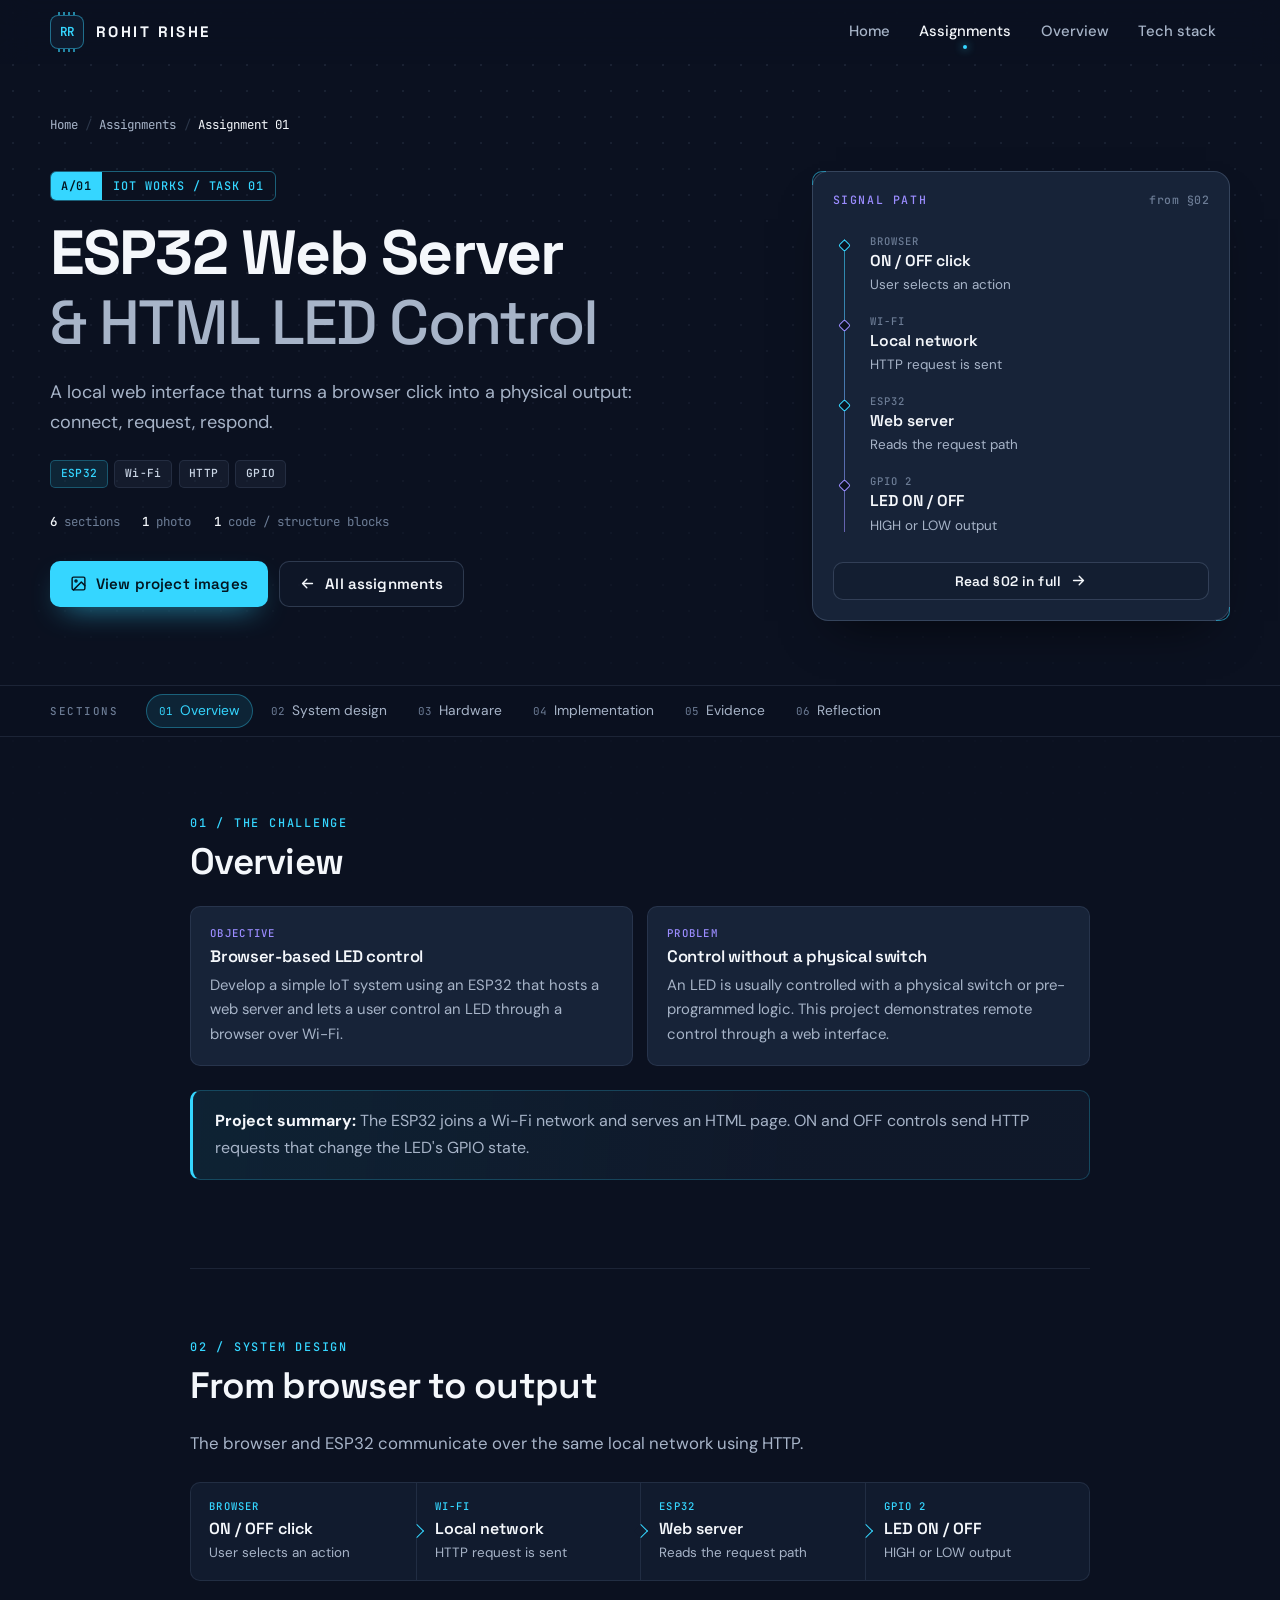
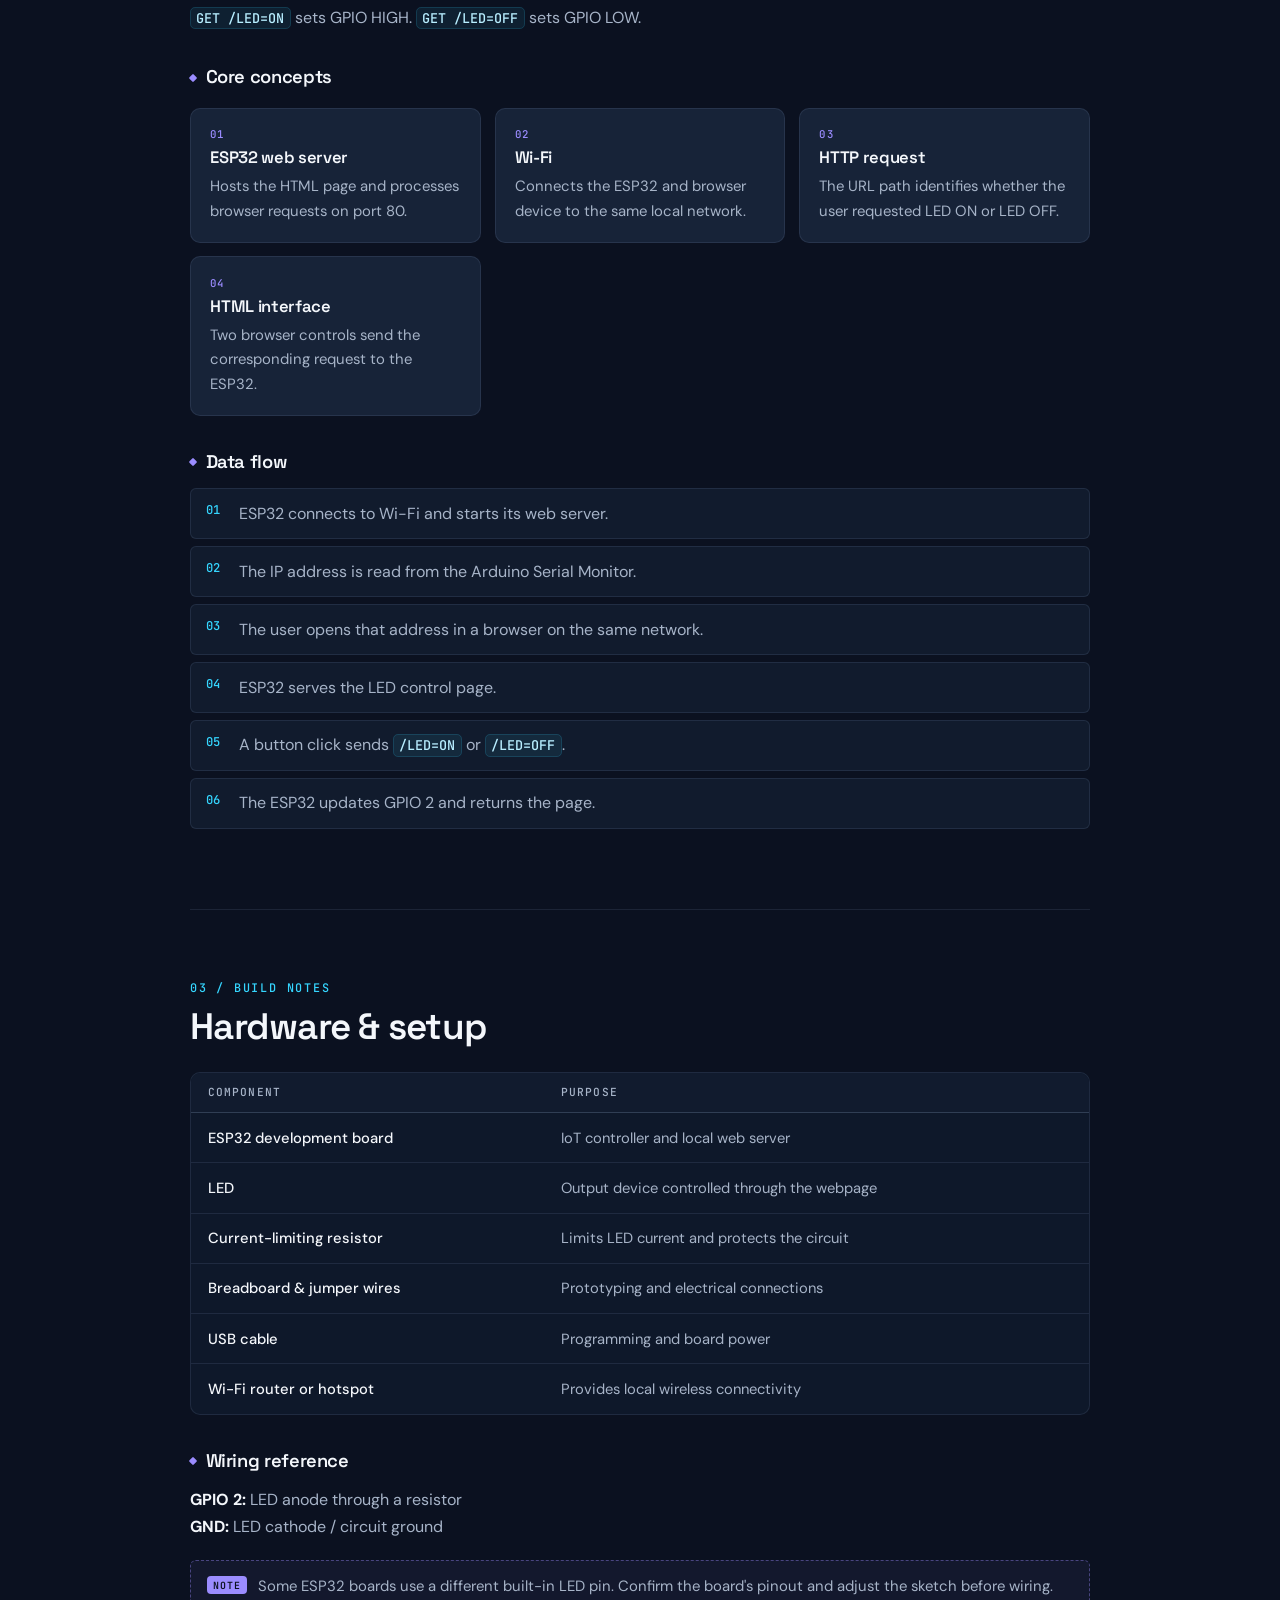
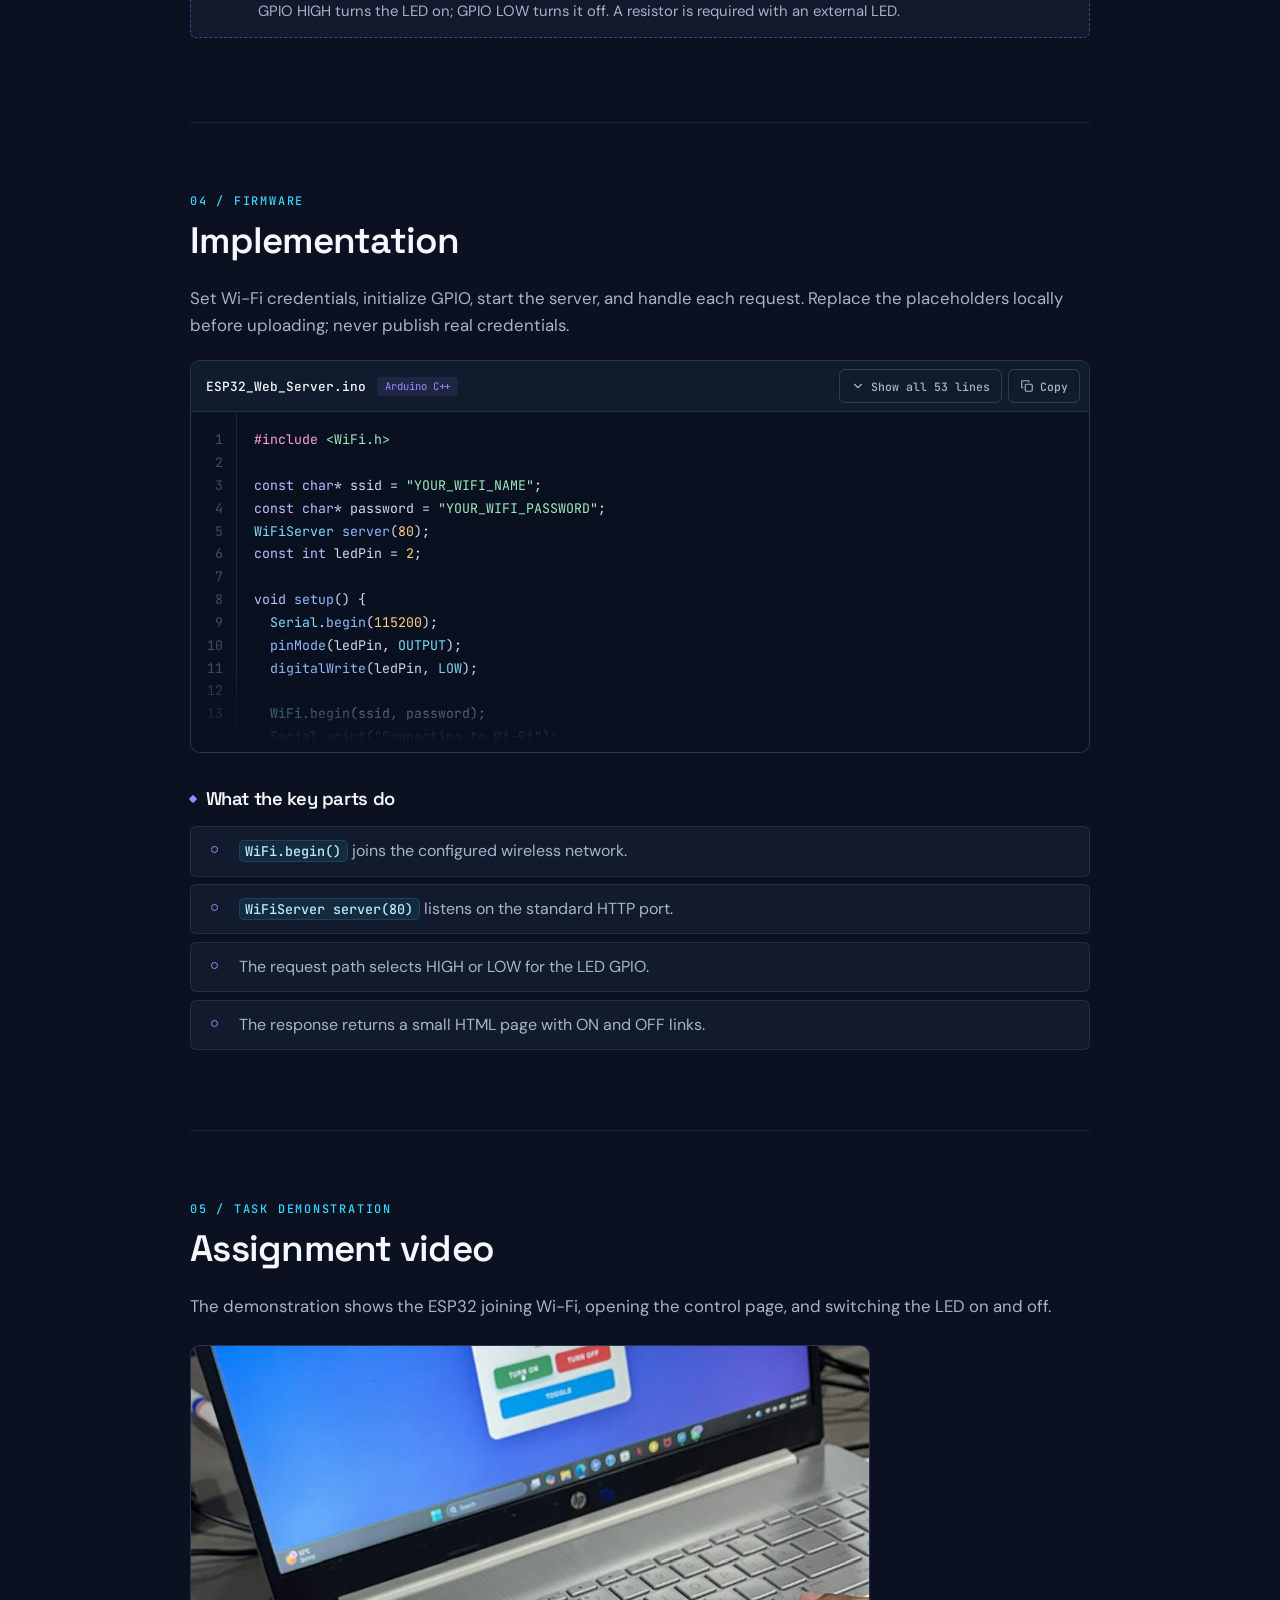
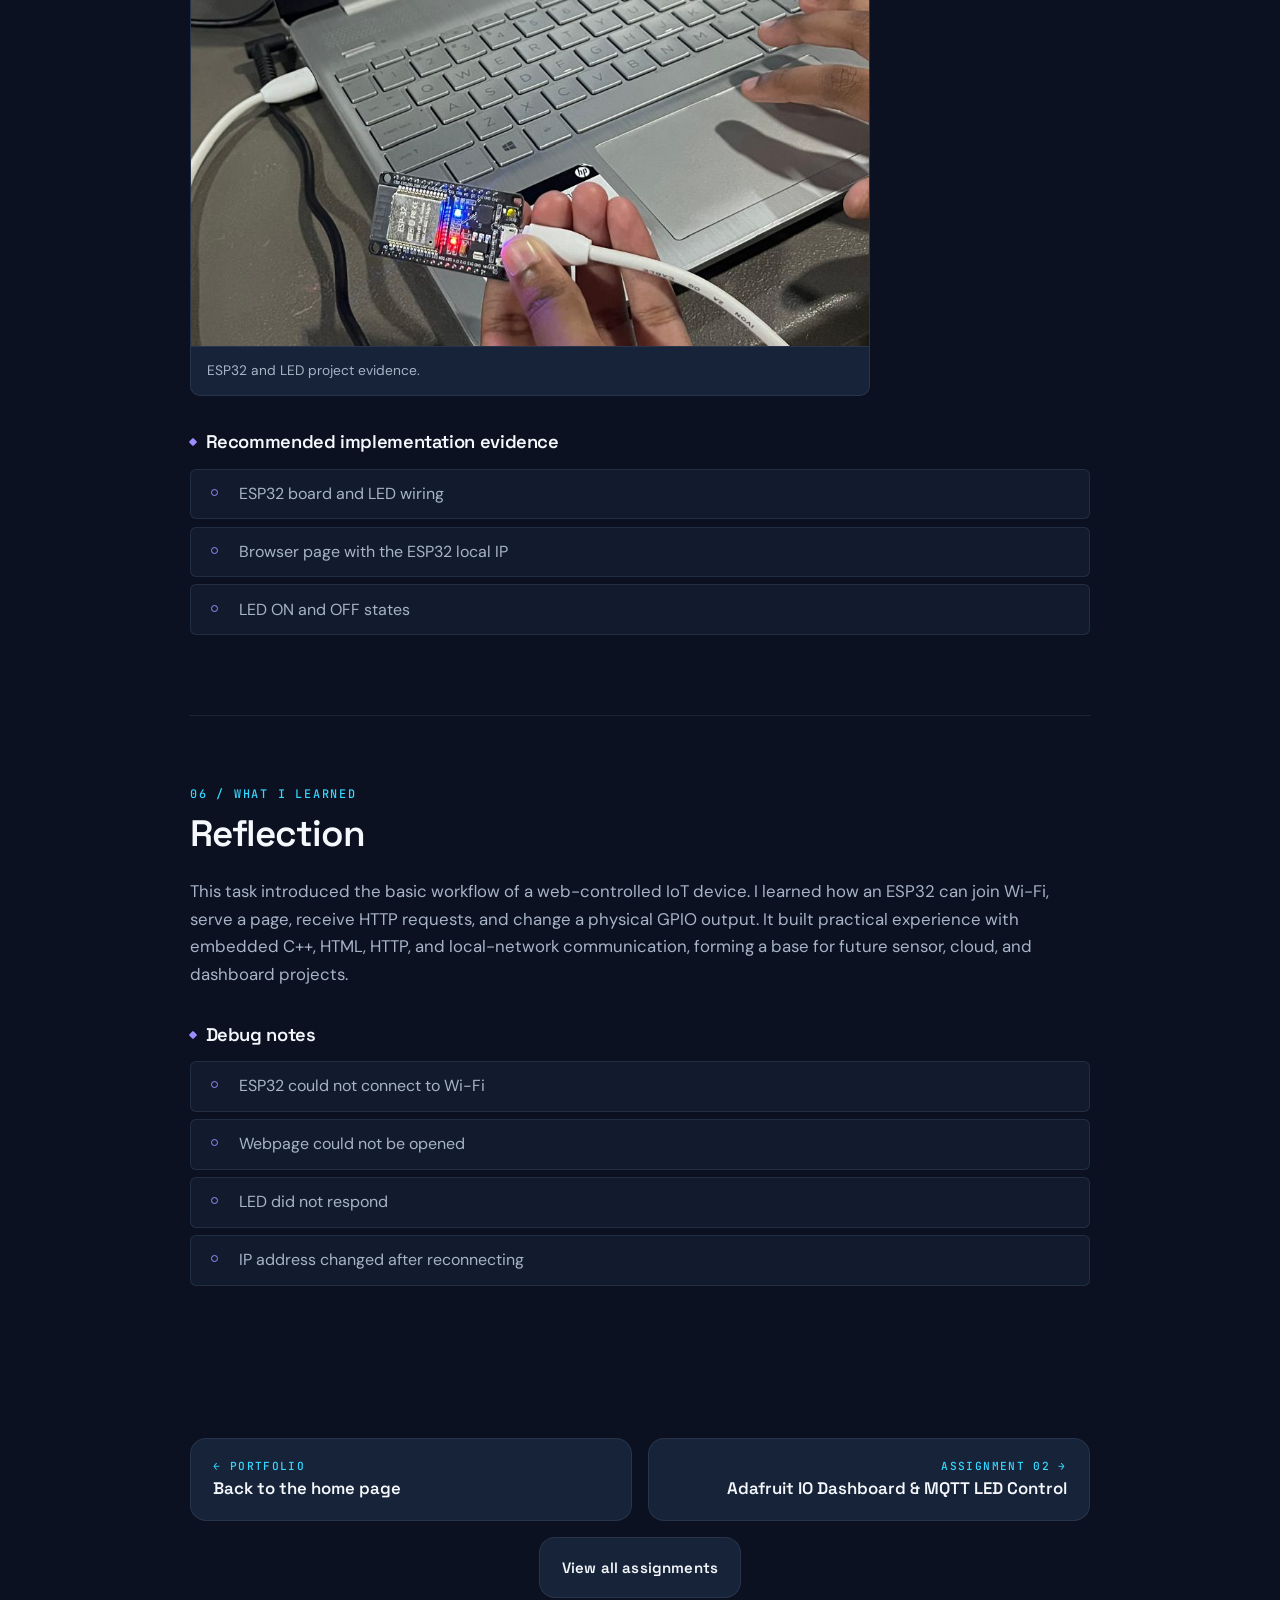
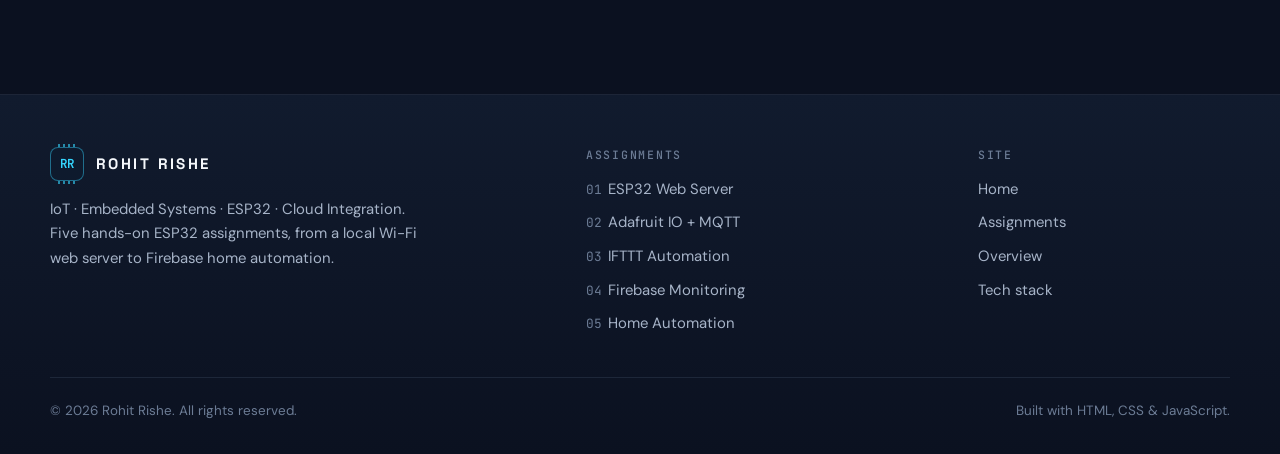
==== commit a9e45031: "Remove the Assignment 01 demo video Assignment 01 now shows its project photo only; the buttons and " ====
--- a/assignment-01.html
+++ b/assignment-01.html
@@ -47,9 +47,9 @@
           <h1 id="title">ESP32 Web Server <span>&amp; HTML LED Control</span></h1>
           <p class="dhero__lead">A local web interface that turns a browser click into a physical output: connect, request, respond.</p>
           <ul class="chips" aria-label="Technologies"><li class="chip chip--hi">ESP32</li><li class="chip">Wi-Fi</li><li class="chip">HTTP</li><li class="chip">GPIO</li></ul>
-          <ul class="dhero__facts"><li><b>6</b> sections</li><li><b>1</b> photo</li><li><b>1</b> demo video</li><li><b>1</b> code / structure blocks</li></ul>
+          <ul class="dhero__facts"><li><b>6</b> sections</li><li><b>1</b> photo</li><li><b>1</b> code / structure blocks</li></ul>
           <div class="dhero__cta">
-            <a class="btn btn--solid" href="#evidence"><svg viewBox="0 0 24 24" fill="currentColor" aria-hidden="true"><path d="M8 5.5v13l10.5-6.5z"/></svg> Watch the demo</a>
+            <a class="btn btn--solid" href="#evidence"><svg viewBox="0 0 24 24" fill="none" stroke="currentColor" stroke-width="2" stroke-linecap="round" stroke-linejoin="round" aria-hidden="true"><rect x="3" y="3" width="18" height="18" rx="2"/><circle cx="8.5" cy="8.5" r="1.5"/><path d="m21 15-5-5L5 21"/></svg> View project images</a>
             <a class="btn btn--line" href="index.html#assignments"><svg viewBox="0 0 24 24" fill="none" stroke="currentColor" stroke-width="2" stroke-linecap="round" stroke-linejoin="round" aria-hidden="true"><path d="M19 12H5M11 18l-6-6 6-6"/></svg> All assignments</a>
           </div>
         </div>
@@ -210,17 +210,10 @@
       <section class="sec" id="evidence">
       <div class="sec-head"><span>05 / TASK DEMONSTRATION</span><h2>Assignment video</h2></div>
       <p class="lead">The demonstration shows the ESP32 joining Wi-Fi, opening the control page, and switching the LED on and off.</p>
-      <div class="gallery">
+      <div class="gallery gallery--one">
         <figure>
           <button type="button" class="zoom" data-zoom data-caption="ESP32 and LED project evidence." aria-label="Open full size: ESP32 Assignment 1 project evidence"><img src="assets/images/a01-esp32-led-controller.jpeg" alt="ESP32 Assignment 1 project evidence" loading="lazy" decoding="async" /></button>
           <figcaption>ESP32 and LED project evidence.</figcaption>
-        </figure>
-        <figure>
-          <video controls preload="metadata" playsinline aria-label="Wi-Fi connection, browser control page, and LED ON/OFF demonstration.">
-            <source src="assets/videos/a01-demo.mp4#t=0.4" type="video/mp4" />
-            Your browser does not support embedded video. <a href="assets/videos/a01-demo.mp4">Open the assignment video</a>.
-          </video>
-          <figcaption>Wi-Fi connection, browser control page, and LED ON/OFF demonstration.</figcaption>
         </figure>
       </div>
       <h3 class="sub">Recommended implementation evidence</h3>
